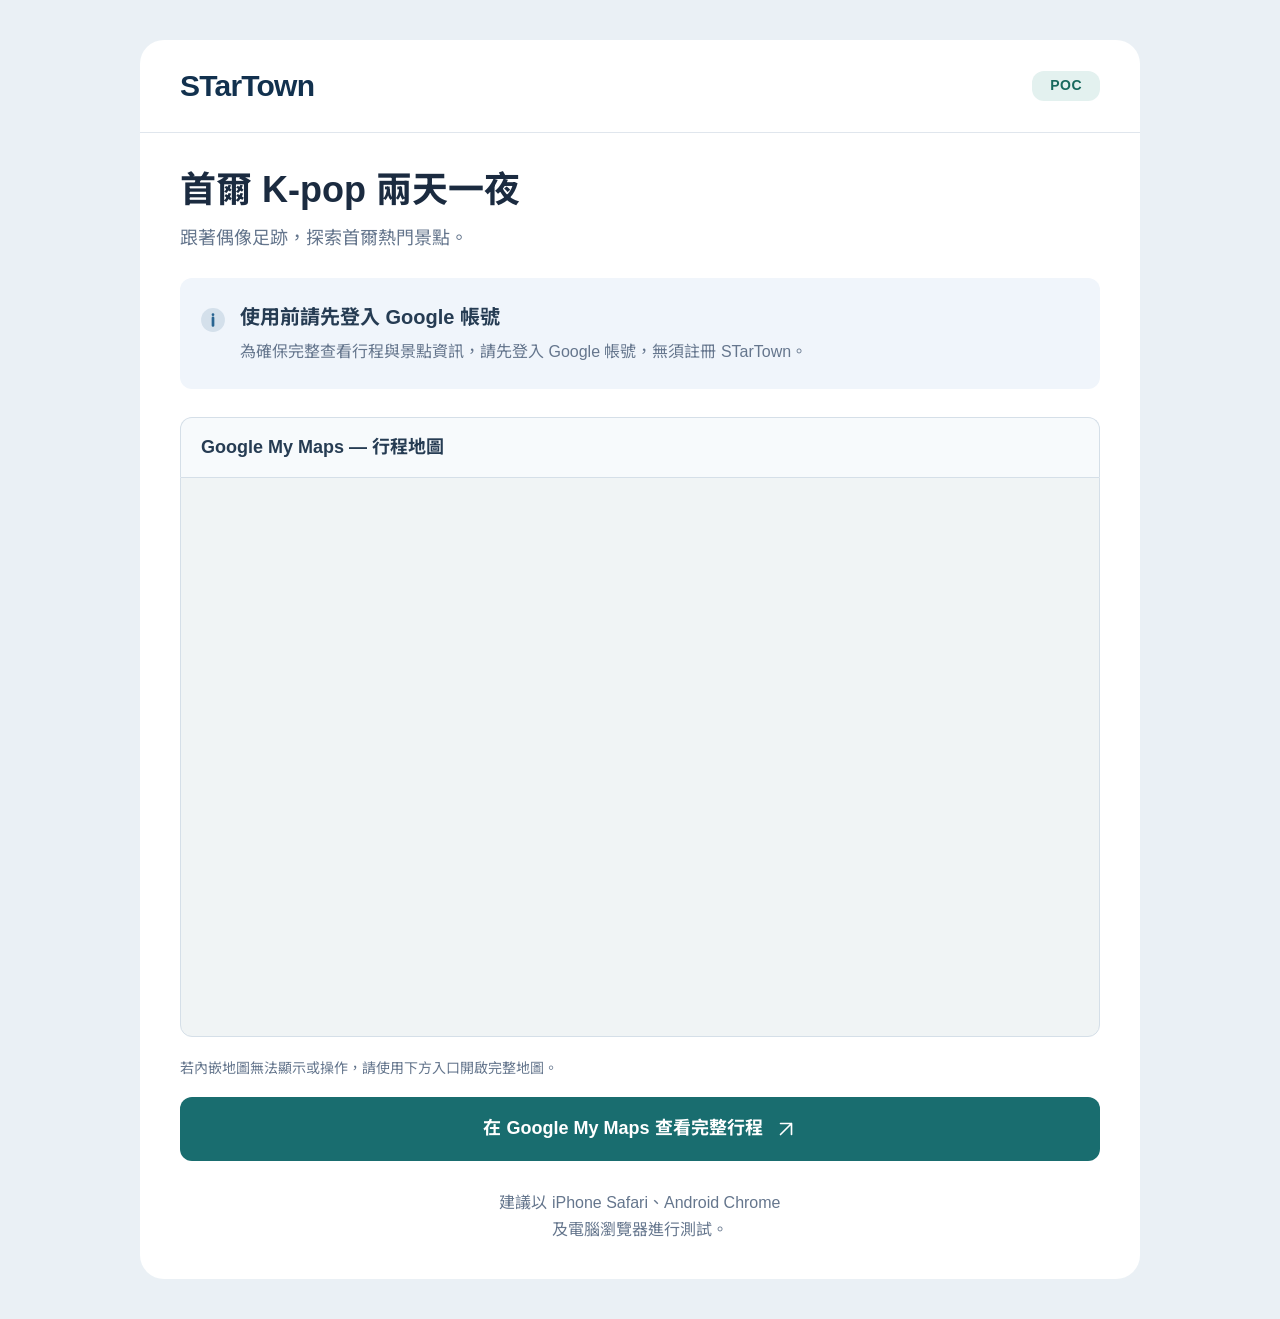
==== poc/mymaps/index.html @ ceaebdd1 "Add standalone My Maps mobile POC" ====
<!doctype html>
<html lang="zh-Hant">
<head>
  <meta charset="utf-8">
  <meta name="viewport" content="width=device-width, initial-scale=1">
  <meta name="robots" content="noindex, nofollow">
  <meta name="description" content="STarTown 首爾 K-pop 兩天一夜行程地圖測試。查看景點、切換每日圖層，並在 Google My Maps 開啟完整行程。">
  <title>STarTown — 首爾 K-pop 兩天一夜（POC）</title>
  <link rel="stylesheet" href="css/fonts.css">
  <link rel="stylesheet" href="css/index.css">
</head>
<body>
  <main>
    <div class="wrap">
      <header class="brand">
        <span class="logo">STarTown</span>
        <span class="badge">POC</span>
      </header>

      <section class="intro">
        <h1>首爾 K-pop <span>兩天一夜</span></h1>
        <p>跟著偶像足跡，探索首爾熱門景點。</p>
      </section>

      <aside class="notice" aria-label="使用地圖前的提醒">
        <svg viewBox="0 0 24 24" width="24" height="24" aria-hidden="true" focusable="false">
          <circle cx="12" cy="12" r="11" fill="currentColor" opacity=".14"/>
          <path d="M12 10v7m0-10v.1" fill="none" stroke="currentColor" stroke-width="2.5" stroke-linecap="round"/>
        </svg>
        <div class="txt">
          <h2>使用前請先登入 Google 帳號</h2>
          <p>為確保完整查看行程與景點資訊，請先登入 Google 帳號，無須註冊 STarTown。</p>
        </div>
      </aside>

      <section class="map" aria-label="Google My Maps 行程地圖">
        <h2>Google My Maps — 行程地圖</h2>
        <iframe
          src="https://www.google.com/maps/d/embed?mid=1aFO0afmMwTvzL7cKh5AvwkR-6mpm1fo&amp;ehbc=2E312F"
          title="首爾 K-pop 兩天一夜：每日圖層與景點資訊"
          width="960"
          height="560"
          referrerpolicy="strict-origin-when-cross-origin"
          allowfullscreen>
        </iframe>
      </section>

      <div class="actions">
        <p>若內嵌地圖無法顯示或操作，請使用下方入口開啟完整地圖。</p>
        <a class="entry" href="https://www.google.com/maps/d/viewer?mid=1aFO0afmMwTvzL7cKh5AvwkR-6mpm1fo" target="_blank" rel="noopener noreferrer">
          <span>在 Google My Maps 查看完整行程</span>
          <svg viewBox="0 0 24 24" width="22" height="22" aria-hidden="true" focusable="false">
            <path d="M6 18 18 6M6 6h12v12" fill="none" stroke="currentColor" stroke-width="1.8" stroke-linecap="round" stroke-linejoin="round"/>
          </svg>
          <span class="sr-only">（另開分頁）</span>
        </a>
      </div>

      <footer class="help">
        <p>建議以 iPhone Safari、Android Chrome<br>及電腦瀏覽器進行測試。</p>
      </footer>
    </div>
  </main>
</body>
</html>
---- poc/mymaps/css/fonts.css ----
/* Noto Sans TC: existing official Unicode subsets used by this page. See ../fonts/OFL.txt. */
@font-face {
  font-family: 'Noto Sans TC';
  font-style: normal;
  font-weight: 100 900;
  font-display: swap;
  src: url(../fonts/noto-090.woff2) format('woff2');
  unicode-range: U+e17, U+e22, U+2103, U+25a0, U+266a, U+3014-3015, U+4e1a, U+4e50, U+4f10, U+4f6c, U+4f70, U+4fcf, U+5006, U+50d1, U+5170, U+518c, U+51f0, U+51f6, U+51f9, U+5219, U+5256, U+525d, U+52c9, U+5349, U+5351, U+5356, U+5375, U+53db, U+53ee, U+53f7, U+5492, U+54fa, U+5538, U+55bb, U+55e8, U+5757, U+58be, U+5937, U+59dc, U+59e8, U+5a49, U+5a9a-5a9b, U+5ab3, U+5b9b, U+5b9e, U+5be8, U+5c37, U+5c4e, U+5d14, U+5d19, U+5d4c, U+5d50, U+5deb, U+5e84, U+5e94, U+5ec2, U+5f17, U+5f26, U+5f55, U+5f77, U+5f7f, U+5fbd, U+6052, U+6064-6065, U+608d, U+609a, U+6101, U+611a, U+614c, U+621a, U+6237, U+6284, U+6296, U+62e9, U+632a-632b, U+634f, U+6488, U+6500, U+652a, U+6556, U+65e0, U+65ec, U+6643, U+679a, U+6850, U+6893, U+6897, U+68b3, U+68d5, U+6930, U+6960, U+6a11, U+6a38, U+6a3a, U+6b22, U+6b67, U+6b6a, U+6c59, U+6c83, U+6ccc, U+6df5, U+6ef7, U+6f3e, U+6f80, U+70ed, U+7164, U+722a, U+7260, U+7272, U+73b0, U+74ca, U+74e3, U+7538, U+7586, U+75b5, U+7624, U+7661-7662, U+7838, U+786e, U+788c, U+7950, U+79a6, U+79aa, U+7a40, U+7a62, U+7bf7, U+7c3e, U+7c98, U+7ca5, U+7d21, U+7d2e, U+7dba, U+7dec, U+7e79, U+7ecf, U+7edf, U+7f79, U+8086, U+810a, U+8139, U+813e, U+817a, U+81b3, U+821f, U+8247, U+8259, U+8271, U+8431, U+846c, U+849c, U+84b2, U+84c4, U+8513-8514, U+8549, U+8755, U+8877, U+8881, U+88f9, U+8a1d, U+8a3c, U+8a6d-8a6e, U+8a93, U+8ae7, U+8af7, U+8b17, U+8b5a, U+8ba1, U+8bba, U+8cdc, U+8dea, U+8f6c, U+8f7d, U+8fc7, U+8fd9, U+902e, U+90ca, U+916a, U+916c, U+921e, U+9245, U+947c, U+9594, U+95a8, U+95ee, U+95f4, U+9706, U+971e, U+9756, U+980c, U+9891, U+98b1, U+98fc, U+9903, U+9957, U+99ae, U+99ff, U+9db4, U+e602-e605, U+e611, U+ff16-ff19;
}
@font-face {
  font-family: 'Noto Sans TC';
  font-style: normal;
  font-weight: 100 900;
  font-display: swap;
  src: url(../fonts/noto-096.woff2) format('woff2');
  unicode-range: U+5e, U+2502, U+2605, U+4e32, U+4e58, U+4ea1, U+4ef2, U+4f2f-4f30, U+4f75, U+4fd7, U+4ff1, U+501f, U+5049, U+5074, U+5091, U+5144, U+517c, U+51c6, U+51cd, U+5269-526a, U+52aa, U+52c1, U+52c7, U+52df, U+5377, U+541b, U+5439, U+5440, U+5448, U+54aa, U+54e6, U+54ed, U+5674, U+5687, U+585e, U+588a, U+58a8, U+58c1, U+5925, U+5948, U+5999, U+59b3, U+5a1c, U+5a46, U+5b54, U+5b5d, U+5b6b, U+5b8f, U+5bd2, U+5be9, U+5c0a, U+5c16, U+5c46, U+5cf0, U+5e25, U+5e3d, U+5e79, U+5ee2, U+5f04, U+5f31, U+5fcd, U+5fe0, U+60dc, U+6163, U+616e, U+6182, U+61f6, U+622a, U+6258, U+6293, U+62c6, U+62d2, U+6372, U+63da, U+63ed-63ee, U+6416, U+6458, U+649e, U+64ec, U+64f4, U+651c, U+65cb, U+65e2, U+65fa, U+6628, U+6668, U+66a2, U+66c9, U+66fc, U+6717, U+67cf, U+67d4, U+6817, U+6885, U+69cd, U+6a6b, U+6afb, U+6b32, U+6b49, U+6bbc, U+6c89, U+6c96, U+6cc9, U+6d1b, U+6d1e, U+6dfb, U+6efe, U+6f38, U+6f5b, U+6f64, U+6f8e, U+6fa4, U+7070, U+70b8, U+70cf, U+70e4, U+7159, U+7169, U+7210, U+721b, U+7238, U+737b, U+73bb, U+746a, U+7483, U+74dc, U+74f6, U+7518, U+756a, U+75c7, U+775b, U+78e8, U+7919, U+7956, U+795d, U+7a0d, U+7bc9, U+7c97, U+7cd5, U+7d10, U+7d1b, U+7de9, U+7dfb, U+7e3e, U+7e6a, U+7f6a, U+7f8a, U+7fbd, U+8000, U+8036, U+809a, U+80ce, U+80e1, U+80f8, U+8170, U+819c, U+8216, U+8239, U+8266, U+827e, U+82b3, U+8377, U+83ab, U+85c9, U+865b, U+8766, U+87a2, U+87f2, U+8972, U+8a17, U+8a50, U+8a95, U+8b02, U+8b6f, U+8c6c, U+8ca9, U+8cfa, U+8d95, U+8de1, U+8f14, U+8f9b, U+8fa3, U+8feb, U+8ff4, U+9010, U+901b, U+905e, U+9080, U+912d, U+9177, U+91c7, U+9336, U+9451, U+947d, U+963b, U+966a, U+9670, U+9769, U+9813, U+98fd, U+99d5, U+9a19, U+9b27, U+9b6f, U+9ece, U+9ed8, U+9f13, U+9f20, U+ad6d, U+d55c;
}
@font-face {
  font-family: 'Noto Sans TC';
  font-style: normal;
  font-weight: 100 900;
  font-display: swap;
  src: url(../fonts/noto-097.woff2) format('woff2');
  unicode-range: U+201c-201d, U+203b, U+2192, U+25b2, U+300f, U+4e01, U+4e39, U+4e73, U+4e88, U+4e8e, U+4ed9, U+4f0a, U+4f38, U+4f5b, U+4fc3, U+500d, U+504f, U+5076-5077, U+5100, U+5104, U+5132, U+5175, U+5192, U+51a0, U+51ac, U+51e1, U+51f1, U+5200, U+5224, U+5237-5238, U+523a, U+526f, U+5289, U+52de, U+52f5, U+5371, U+539a, U+53e5, U+540e, U+547c, U+552f, U+5531, U+5634, U+56c9, U+56f0, U+574a, U+5761, U+57f7, U+57f9, U+5805, U+5851, U+5854, U+586b, U+58fd, U+592e, U+5967, U+59bb, U+59d3, U+5a18, U+5b30, U+5b55, U+5b87, U+5b97, U+5be7, U+5bec, U+5bf8, U+5c24, U+5cb8, U+5df7, U+5e1d, U+5e2d, U+5e7b, U+5f1f, U+5f70, U+5fd9, U+61b6, U+6234, U+62b5, U+62d6, U+62dc, U+62fc, U+6383, U+63cf, U+63d2, U+63e1, U+640d, U+64cd, U+64fa, U+64fe, U+654f, U+6562, U+656c, U+65c1, U+65d7, U+6620, U+6676, U+6697, U+66ab, U+66c6, U+66dd, U+66ff, U+671d, U+672b, U+677e, U+67d0, U+67d3, U+68c4, U+690d, U+694a, U+695a, U+6ac3, U+6b04, U+6b23, U+6b78, U+6b8a, U+6c60, U+6d74, U+6d89, U+6db2, U+6dbc, U+6de1, U+6df7, U+6e38, U+6e6f, U+6f02, U+6fc3, U+6fd5, U+70c8, U+7126, U+718a, U+723d, U+7246, U+72af, U+73cd, U+760b, U+7626, U+7687, U+79df, U+7a05, U+7a3f, U+7a69, U+7af6, U+7c3d, U+7c3f, U+7c4d, U+7cd6, U+7d0b, U+7d2b, U+7de3, U+7e2e, U+8010, U+808c, U+80a5, U+80af, U+812b, U+817f, U+819a, U+82d7, U+8389-838a, U+83f2, U+840a, U+8463, U+8521, U+8584, U+860b, U+864e, U+871c, U+878d, U+885d, U+8932, U+89f8, U+8a69, U+8afe, U+8b5c, U+8c37, U+8c46, U+8cbf, U+8cd3, U+8cf4, U+8d08, U+8d0a, U+8ddd, U+8fea, U+9014, U+9055, U+907a, U+9178, U+92fc, U+934b, U+9396, U+93ae, U+9583, U+9663, U+96bb, U+9707, U+9738, U+9846, U+9905, U+9a0e, U+9aa8, U+9b25, U+9b3c, U+9ce5, U+9cf3, U+9ea5, U+9eb5, U+9f4a, U+9f61, U+ff0d;
}
@font-face {
  font-family: 'Noto Sans TC';
  font-style: normal;
  font-weight: 100 900;
  font-display: swap;
  src: url(../fonts/noto-098.woff2) format('woff2');
  unicode-range: U+3c, U+d7, U+300e, U+4e4e, U+4e82, U+4e92, U+4ec1, U+4ecd, U+4f48, U+4f53, U+4fb5, U+5012, U+502b, U+522a, U+52dd, U+52ff, U+532f, U+53eb, U+53f3, U+5409, U+5433, U+5496, U+54c8, U+554a, U+5561, U+5594, U+559d, U+56b4, U+56fa, U+5713, U+5750, U+57df, U+584a, U+58c7, U+58de, U+593e, U+5976, U+59d0, U+59d4, U+5a66, U+5b85, U+5b88, U+5ba3, U+5bae, U+5bbf, U+5bdf, U+5c01, U+5c04, U+5c3a, U+5c3e, U+5c4f, U+5ddd-5dde, U+5de8, U+5e63, U+5e7c, U+5e8a, U+5eda, U+5ef3, U+5ef6, U+5f48, U+6015, U+6025, U+602a, U+6050, U+6069, U+60e1, U+6162, U+6176, U+61c2, U+6200, U+6263, U+6279, U+6297, U+62b1, U+62bd, U+62ec, U+6311, U+6377, U+6388-6389, U+638c, U+63a2, U+63f4, U+641e, U+6436, U+64c1, U+6551, U+6557, U+6563, U+6696, U+66b4, U+66f2, U+6751, U+675f, U+676f, U+6790, U+6838, U+684c, U+68d2, U+6982, U+699c, U+69ae, U+69cb, U+6a39, U+6a4b, U+6b66, U+6bd2, U+6cb3, U+6ce1, U+6d3e, U+6de8, U+6ed1, U+6f22, U+6f54, U+6fc0, U+6fdf, U+719f, U+71c8, U+7236, U+7259, U+72d7, U+7389, U+73e0, U+745e, U+751a, U+7532-7533, U+7562, U+7591, U+75c5, U+75db, U+7686, U+76d2, U+76db, U+76df, U+76e3, U+7701, U+7761, U+786c, U+7981, U+79cb, U+79d2, U+79fb, U+7a81, U+7a97, U+7aef, U+7b26, U+7b80, U+7c64, U+7d0d, U+7d14, U+7d2f, U+7dca, U+7df4, U+7e54, U+7e6b, U+7f3a, U+8033, U+804a, U+805a, U+81a0, U+81e8, U+8212, U+821e, U+82e6, U+8336, U+8449, U+84cb, U+84ee, U+85e5, U+8607, U+888b, U+8a13, U+8a5e, U+8aa0, U+8aa4, U+8ab0, U+8ab2, U+8ac7, U+8b66, U+8c6a, U+8c93, U+8c9d, U+8de8, U+8f2a, U+8fb2, U+906d, U+907f, U+90a6, U+9109, U+9192, U+91cb, U+91dd, U+964d, U+9686, U+968e, U+9694, U+969c, U+96de, U+96e8, U+96ea, U+96f7, U+975c, U+9760, U+978b, U+9858, U+9918, U+9aee, U+9ebb, U+ff0e-ff0f, U+ff5c;
}
@font-face {
  font-family: 'Noto Sans TC';
  font-style: normal;
  font-weight: 100 900;
  font-display: swap;
  src: url(../fonts/noto-100.woff2) format('woff2');
  unicode-range: U+23-25, U+3d, U+2026, U+4e03, U+4e45, U+4e5d, U+4eae, U+4ed4, U+4ed8, U+4f01, U+4f11, U+4f3c, U+4f8b, U+4fc2, U+5019, U+505c, U+50c5, U+5145, U+51b7, U+5207, U+521d, U+525b, U+5287, U+52e2, U+535a, U+537b, U+5426, U+542b, U+5438, U+5462, U+54ea, U+555f, U+5566, U+5584, U+5609, U+570d, U+571f, U+5747, U+5802, U+58d3, U+591c, U+5920, U+5922, U+5957, U+5979, U+5a92, U+5abd, U+5b63, U+5b69, U+5b83, U+5b9c, U+5bb3, U+5bc4, U+5bf5, U+5c3c, U+5c40, U+5c4b, U+5c64, U+5cf6, U+5de6, U+5e0c, U+5e55, U+5eab, U+5ead, U+5ee0, U+5f85, U+5f8b, U+5fa9, U+5fd7-5fd8, U+5ff5, U+600e, U+6298, U+62db, U+62ff, U+639b, U+63a7, U+642d, U+6469, U+64ad, U+651d, U+653b, U+65b7, U+65cf, U+665a, U+666e, U+66fe, U+6728, U+674e, U+67b6, U+6821, U+6839, U+6843, U+6a94, U+6b50, U+6b62, U+6b72, U+6b7b, U+6bcd, U+6bdb, U+6c38, U+6c7a, U+6c7d, U+6c99, U+6cb9, U+6ce2, U+6cf0, U+6d17, U+6d32, U+6e2c, U+6fb3, U+7206, U+723e, U+725b, U+734e, U+7387, U+73ed, U+7565, U+7570, U+76ca, U+76e4, U+773e, U+77ed, U+77f3, U+7814, U+7834, U+7968, U+79d8, U+7a76, U+7a7f, U+7b11, U+7b46, U+7b54, U+7bc4, U+7d19, U+7d20, U+7d22, U+7d42, U+7d55, U+7e7c, U+7f85, U+7ffb, U+8077, U+8089, U+80cc, U+81c9, U+81f4, U+81fa, U+820a, U+822c, U+826f, U+85cd, U+86cb, U+88dc, U+8986, U+8a0e, U+8a2a, U+8a73, U+8a8c, U+8b1b, U+8b9a, U+8c50, U+8c61, U+8ca0, U+8cde, U+8cfd, U+8d8a, U+8df3, U+8e64, U+8ecd, U+8edf, U+8f38, U+8ff7, U+9000, U+9047, U+9060, U+90f5, U+9152, U+91ce, U+9280, U+9418, U+9435, U+9589, U+9592, U+9678, U+967d, U+968a, U+96aa, U+96c5, U+96d6, U+96dc, U+96f6, U+9732, U+9748, U+9802, U+9806, U+9808, U+9818, U+983b, U+984d, U+9867, U+98db, U+98f2, U+98fe, U+9a5a, U+9b06, U+9b5a, U+9bae, U+9e97, U+ff1b, U+ff5e;
}
@font-face {
  font-family: 'Noto Sans TC';
  font-style: normal;
  font-weight: 100 900;
  font-display: swap;
  src: url(../fonts/noto-101.woff2) format('woff2');
  unicode-range: U+26, U+40, U+5f, U+4e14, U+4e9e, U+4ec0, U+4f4e-4f4f, U+4f73, U+4fee, U+503c, U+5047, U+514b, U+516b, U+516d, U+5178, U+520a, U+5236, U+5343, U+5347, U+534a, U+5370, U+53cd, U+53e4, U+53e6, U+53f2, U+5403, U+5411, U+5427, U+5468, U+5473, U+547d, U+552e, U+55ce, U+5740, U+57ce, U+5883, U+589e, U+5931, U+5947, U+59cb, U+5a1b, U+5b58, U+5b98, U+5ba4, U+5bc6, U+5bcc, U+5beb, U+5bf6, U+5c45, U+5c6c, U+5dee, U+5df4, U+5e03, U+5e33, U+5e6b, U+5e7e, U+5e8f, U+5e95, U+5ea7, U+5f15, U+5f62, U+5f69, U+5f80, U+5fae, U+5fb7, U+601d, U+60e0, U+614b, U+6230, U+6236, U+623f, U+628a, U+6295, U+62c9, U+6309, U+63db, U+64c7, U+64ca, U+64da, U+652f, U+6545, U+6548, U+65af, U+65e9, U+6625, U+666f, U+667a, U+670b, U+671b, U+6750, U+677f, U+6848, U+6975, U+6a13, U+6a21, U+6aa2, U+6b65, U+6b77, U+6bb5, U+6cc1, U+6ce8, U+6df1, U+6e90, U+6e96, U+6eab, U+6f14, U+6f2b, U+700f, U+706b, U+724c, U+72c0, U+7368, U+7372, U+74b0, U+756b, U+76ae, U+773c, U+78ba, U+78bc, U+798f, U+79ae, U+7a4d, U+7ae5, U+7b56, U+7b97, U+7bb1, U+7bc7, U+7c73, U+7c89, U+7d00, U+7d30, U+7d39, U+7d72, U+7dad, U+7e8c, U+7f6e, U+7fa4, U+7fa9, U+7fd2, U+8003, U+807d, U+80a1, U+80b2, U+8166, U+8208-8209, U+82e5, U+843d, U+85cf, U+85dd, U+862d, U+8857, U+8863, U+88e1, U+89ba, U+89d2, U+8a31, U+8a62, U+8a66, U+8a72, U+8abf, U+8b1d, U+8b58, U+8b70, U+8b80, U+8ca1, U+8ca8, U+8cac, U+8cbc, U+8d70, U+8da3, U+8db3, U+8ddf, U+8f03, U+8f15, U+8f2f, U+8fa6, U+8fce, U+8ffd, U+900f, U+9031, U+9069, U+908a, U+91ab, U+91cc, U+92b7, U+9322, U+932f, U+9375, U+9632, U+963f, U+9644, U+9662, U+9673, U+96a8, U+96c4, U+96d9, U+96e2-96e3, U+96f2, U+9752, U+97d3, U+97ff, U+9805, U+9810, U+986f, U+990a, U+9910, U+9928, U+9ec3, U+9ed1, U+9f8d;
}
@font-face {
  font-family: 'Noto Sans TC';
  font-style: normal;
  font-weight: 100 900;
  font-display: swap;
  src: url(../fonts/noto-102.woff2) format('woff2');
  unicode-range: U+3e, U+7e, U+3000, U+300a-300b, U+3010-3011, U+4e16, U+4e26, U+4e94, U+4e9b, U+4ea4, U+4eca-4ecb, U+4efb, U+4efd, U+4f46, U+4f55, U+4f9b, U+4f9d, U+4fbf, U+505a, U+5065, U+5099, U+50cf, U+50f9, U+512a, U+5143, U+5148, U+514d, U+5152, U+5169, U+5171, U+5177, U+518a, U+5217, U+5225, U+5247, U+5275, U+529f, U+52a9, U+5305, U+5341, U+5357, U+5361, U+5373, U+53bb, U+53c3, U+53c8, U+53d6-53d7, U+53e3, U+53ea, U+53f8, U+5404, U+559c, U+5668, U+56db, U+56e0, U+5712, U+5718, U+578b, U+57fa, U+58eb, U+592a, U+5c0b, U+5c0e, U+5c11, U+5c1a, U+5c55, U+5c71, U+5df1, U+5e2b, U+5e36, U+5e97, U+5eb7, U+5ee3, U+5efa, U+5f35, U+5f37, U+5f88, U+5f9e, U+5fc5, U+606f, U+60a8, U+6232, U+624d, U+6253, U+627e, U+6280, U+62cd, U+6301, U+6307, U+6392, U+63a5, U+6539, U+653e-653f, U+6559, U+6574, U+65c5, U+6613, U+66f8, U+672a, U+6797, U+67e5, U+6a19, U+6a23, U+6b61, U+6bcf, U+6bd4, U+6c11, U+6c42, U+6d41, U+6d77, U+6d88, U+6e05, U+6e2f, U+6eff, U+7136, U+7167, U+71df, U+738b, U+73a9, U+7403, U+7531, U+7537, U+754c, U+7559, U+767d-767e, U+76f4, U+793a, U+795e, U+79c1, U+79d1, U+7a2e, U+7a31, U+7a7a, U+7ae0, U+7ba1, U+7bc0, U+7c21, U+7cfb, U+7d04-7d05, U+7d1a, U+7d44, U+7d66, U+7d71, U+7de8, U+7e3d, U+8001, U+800c, U+805e, U+8072, U+81f3, U+82b1, U+82f1, U+83ef, U+842c, U+8457, U+85a6, U+8655, U+8853, U+88ab, U+88dd, U+88fd, U+897f, U+898f, U+89aa, U+89bd, U+89c0, U+89e3, U+8a02, U+8a3b, U+8a55, U+8a8d, U+8a9e, U+8ad6, U+8b49, U+8b77, U+8b8a, U+8b93, U+8cb7, U+8ce3, U+8cea, U+8cfc, U+8f09, U+8fd1, U+9001, U+901f-9020, U+9054, U+90a3, U+914d, U+91cf, U+9304, U+95b1, U+9650, U+9664, U+969b, U+96b1, U+96c6, U+9700, U+975e, U+97f3, U+98a8, U+98df, U+9999, U+99ac, U+9a57, U+9ebc;
}
@font-face {
  font-family: 'Noto Sans TC';
  font-style: normal;
  font-weight: 100 900;
  font-display: swap;
  src: url(../fonts/noto-103.woff2) format('woff2');
  unicode-range: U+d, U+2b, U+7c, U+a0, U+a9, U+300c-300d, U+4e09, U+4e3b, U+4e4b, U+4e5f, U+4e86, U+4e8b-4e8c, U+4eab, U+4ed6, U+4ee3-4ee4, U+4ef6, U+4f1a, U+4f4d, U+4f60, U+4f7f, U+4f86, U+4fdd, U+4fe1, U+5011, U+50b3, U+5149, U+5167, U+5176, U+518d, U+5229, U+524d, U+529b, U+52a0, U+52d9, U+5316-5317, U+5340, U+539f, U+53ca-53cb, U+5408, U+540c-540d, U+544a, U+548c, U+54c1, U+54e1, U+5546, U+554f, U+55ae, U+56de, U+5716, U+5831, U+5834, U+5916, U+5929, U+5973, U+597d, U+5982, U+5b57, U+5b78, U+5b89, U+5b8c, U+5b9a, U+5ba2, U+5bb9, U+5be6, U+5c07-5c08, U+5c0d, U+5c31, U+5de5, U+5df2, U+5e02, U+5e38, U+5e73-5e74, U+5ea6, U+5f0f, U+5f71, U+5f8c, U+5f97, U+5feb, U+6027, U+60c5, U+60f3, U+610f, U+611b, U+611f, U+61c9, U+6210, U+6216, U+6240, U+624b, U+63a8, U+63d0, U+641c, U+6536, U+6578, U+6599, U+65b9, U+660e, U+661f, U+662d, U+66f4, U+670d, U+671f, U+6771, U+679c, U+682a, U+683c, U+689d, U+696d, U+6a02, U+6a5f, U+6b0a, U+6b21, U+6b3e, U+6b64, U+6c23, U+6c34, U+6c92, U+6cbb, U+6cd5, U+6d3b, U+7063, U+7121, U+71b1, U+7247-7248, U+7269, U+7279, U+73fe, U+7406, U+7522, U+7576, U+767b, U+76ee, U+76f8, U+770b, U+771f, U+77e5, U+793e, U+7a0b, U+7acb, U+7ad9, U+7b2c, U+7b49, U+7cbe, U+7d50, U+7d61, U+7d93, U+7dda, U+7f8e, U+8005, U+806f, U+80fd, U+81ea, U+8207, U+8272, U+865f, U+8868, U+8981, U+898b, U+8996, U+8a00, U+8a08, U+8a0a, U+8a18, U+8a2d, U+8a71, U+8aaa, U+8acb, U+8cbb, U+8cc7, U+8d77, U+8d85, U+8def, U+8eab, U+8eca, U+8f49, U+9019-901a, U+9023, U+9032, U+904a-904b, U+904e, U+9053, U+9078, U+9084, U+90e8, U+90fd, U+91cd, U+91d1, U+9577, U+9580, U+9593, U+9762, U+982d, U+984c, U+985e, U+9996, U+9ad4, U+9ad8, U+9ede, U+ff01, U+ff08-ff09, U+ff1f;
}
@font-face {
  font-family: 'Noto Sans TC';
  font-style: normal;
  font-weight: 100 900;
  font-display: swap;
  src: url(../fonts/noto-104.woff2) format('woff2');
  unicode-range: U+20-22, U+27-2a, U+2c-3b, U+3f, U+41-5d, U+61-7b, U+7d, U+ab, U+ae, U+b2-b3, U+bb, U+bf-c2, U+c8-ca, U+cc-ce, U+d2-d4, U+d6, U+d9-db, U+e0-ef, U+f1-f4, U+f6, U+f9-fd, U+100-103, U+110-115, U+11a-11b, U+12a-12d, U+131, U+143-144, U+147-148, U+14c-151, U+16a-16d, U+170-171, U+1a1, U+1b0, U+1cd-1d4, U+1f8-1f9, U+300-302, U+304, U+306, U+30b-30d, U+358, U+1d3a, U+1e3e-1e3f, U+1ea1, U+1ea3, U+1ebf, U+1ec7, U+2013-2014, U+2039-203a, U+203c, U+207f, U+2122, U+3001-3002, U+3113-3114, U+3118, U+311a-3129, U+4e00, U+4e0a-4e0b, U+4e0d, U+4e2d, U+4eba, U+4ee5, U+4f5c, U+500b, U+5165, U+5168, U+516c, U+51fa, U+5206, U+5230, U+52d5, U+53ef-53f0, U+570b, U+5728, U+5730, U+591a, U+5927, U+5b50, U+5bb6, U+5c0f, U+5fc3, U+6211, U+6587, U+65b0, U+65bc, U+65e5, U+662f, U+6642, U+6700, U+6703, U+6708-6709, U+672c, U+6b63, U+70b9-70ba, U+751f, U+7528, U+767c, U+7684, U+7db2, U+884c, U+958b, U+95dc, U+96fb, U+9801, U+ff0c, U+ff1a;
}
@font-face {
  font-family: 'Noto Sans TC';
  font-style: normal;
  font-weight: 100 900;
  font-display: swap;
  src: url(../fonts/noto-108.woff2) format('woff2');
  unicode-range: U+0000-00FF, U+0131, U+0152-0153, U+02BB-02BC, U+02C6, U+02DA, U+02DC, U+0304, U+0308, U+0329, U+2000-206F, U+20AC, U+2122, U+2191, U+2193, U+2212, U+2215, U+FEFF, U+FFFD;
}
---- poc/mymaps/css/index.css ----
* {
  box-sizing: border-box;
}

body {
  margin: 0;
  color: #1b2b40;
  background: #eaf0f5;
  font-family: Arial, "Noto Sans TC", sans-serif;
  font-size: 16px;
  line-height: 1.7;
  -webkit-text-size-adjust: 100%;
}

main {
  padding: 40px 24px;
}

.wrap {
  width: 100%;
  max-width: 1000px;
  margin: 0 auto;
}

.brand,
.intro,
.notice,
.map,
.actions,
.help {
  background: #fff;
}

.brand {
  display: flex;
  align-items: center;
  justify-content: space-between;
  gap: 20px;
  padding: 28px 40px;
  border-bottom: 1px solid #e0e6ed;
  border-radius: 24px 24px 0 0;
}

.logo {
  color: #12314e;
  font-size: 30px;
  font-weight: 700;
  letter-spacing: -.8px;
  line-height: 1.2;
}

.badge {
  padding: 3px 18px;
  border-radius: 12px;
  color: #17695e;
  background: #e3f1ef;
  font-size: 14px;
  font-weight: 700;
  letter-spacing: .5px;
}

.intro {
  padding: 32px 40px 24px;
}

.intro h1 {
  margin: 0 0 8px;
  font-size: clamp(26px, 3.5vw, 36px);
  font-weight: 700;
  line-height: 1.4;
}

.intro p {
  margin: 0;
  color: #65768d;
  font-size: 18px;
}

.intro h1 span {
  white-space: nowrap;
}

.notice {
  display: flex;
  align-items: flex-start;
  gap: 14px;
  margin: 0;
  padding: 24px 40px;
  position: relative;
  isolation: isolate;
}

.notice::before {
  content: "";
  position: absolute;
  z-index: -1;
  inset: 0 40px;
  border-radius: 12px;
  background: #f0f5fb;
}

.notice > svg {
  flex: 0 0 26px;
  width: 26px;
  height: 26px;
  margin: 5px 0 0 20px;
  color: #296491;
}

.notice .txt {
  min-width: 0;
  padding-right: 20px;
}

.notice h2 {
  margin: 0 0 6px;
  color: #263c53;
  font-size: 20px;
  line-height: 1.5;
}

.notice p {
  margin: 0;
  color: #65768d;
}

.map {
  padding: 28px 40px 0;
}

.map h2 {
  margin: 0;
  padding: 16px 20px;
  border: 1px solid #d5dfe8;
  border-bottom: 0;
  border-radius: 12px 12px 0 0;
  background: #f7fafc;
  color: #263c53;
  font-size: 18px;
  line-height: 1.5;
}

.map iframe {
  display: block;
  width: 100%;
  height: 560px;
  border: 1px solid #d5dfe8;
  border-radius: 0 0 12px 12px;
  background: #f0f4f5;
}

.actions {
  padding: 20px 40px 0;
}

.actions p {
  margin: 0 0 16px;
  color: #65768d;
  font-size: 14px;
}

.entry {
  display: flex;
  align-items: center;
  justify-content: center;
  gap: 12px;
  min-height: 64px;
  padding: 16px 24px;
  border-radius: 12px;
  color: #fff;
  background: #196d6f;
  font-size: 18px;
  font-weight: 700;
  line-height: 1.5;
  text-align: center;
  text-decoration: none;
  transition: background-color .2s ease;
}

.entry > span:first-child {
  min-width: 0;
}

.entry > svg {
  flex: 0 0 22px;
}

.entry:hover {
  background: #12585a;
}

.entry:focus-visible {
  outline: 3px solid #296491;
  outline-offset: 4px;
}

.help {
  padding: 28px 40px 36px;
  border-radius: 0 0 24px 24px;
  color: #65768d;
  text-align: center;
}

.help p {
  margin: 0;
}

.sr-only {
  position: absolute;
  width: 1px;
  height: 1px;
  padding: 0;
  overflow: hidden;
  clip-path: inset(50%);
  white-space: nowrap;
}

@media (max-width: 576px) {
  main {
    padding: 20px 12px;
  }

  .brand {
    padding: 24px 20px;
    border-radius: 20px 20px 0 0;
  }

  .logo {
    font-size: 27px;
  }

  .badge {
    padding-right: 14px;
    padding-left: 14px;
  }

  .intro {
    padding: 24px 20px 20px;
  }

  .intro p {
    font-size: 16px;
  }

  .notice {
    gap: 10px;
    padding: 20px;
  }

  .notice::before {
    right: 20px;
    left: 20px;
  }

  .notice > svg {
    margin-left: 14px;
    flex-basis: 24px;
    width: 24px;
    height: 24px;
  }

  .notice .txt {
    padding-right: 14px;
  }

  .notice h2 {
    font-size: 17px;
  }

  .notice p {
    font-size: 14px;
  }

  .map {
    padding: 24px 20px 0;
  }

  .map h2 {
    padding: 14px;
    font-size: 16px;
  }

  .map iframe {
    height: 520px;
  }

  .actions {
    padding: 18px 20px 0;
  }

  .entry {
    gap: 8px;
    padding: 16px;
    font-size: 16px;
  }

  .help {
    padding: 24px 20px 28px;
    border-radius: 0 0 20px 20px;
    font-size: 14px;
  }
}

@media (max-width: 350px) {
  main {
    padding: 12px 8px;
  }

  .brand {
    gap: 12px;
    padding: 20px 16px;
  }

  .logo {
    font-size: 24px;
  }

  .intro {
    padding-right: 16px;
    padding-left: 16px;
  }

  .intro h1 {
    font-size: 24px;
  }

  .notice {
    padding: 16px;
  }

  .notice::before {
    right: 16px;
    left: 16px;
  }

  .notice > svg {
    margin-left: 10px;
    flex-basis: 20px;
    width: 20px;
    height: 20px;
  }

  .notice .txt {
    padding-right: 10px;
  }

  .notice h2 {
    font-size: 16px;
  }

  .map {
    padding-right: 16px;
    padding-left: 16px;
  }

  .map h2 {
    padding: 12px;
  }

  .map iframe {
    height: 480px;
  }

  .actions,
  .help {
    padding-right: 16px;
    padding-left: 16px;
  }

  .entry {
    padding: 14px 12px;
  }
}

@media (prefers-reduced-motion: reduce) {
  .entry {
    transition: none;
  }
}
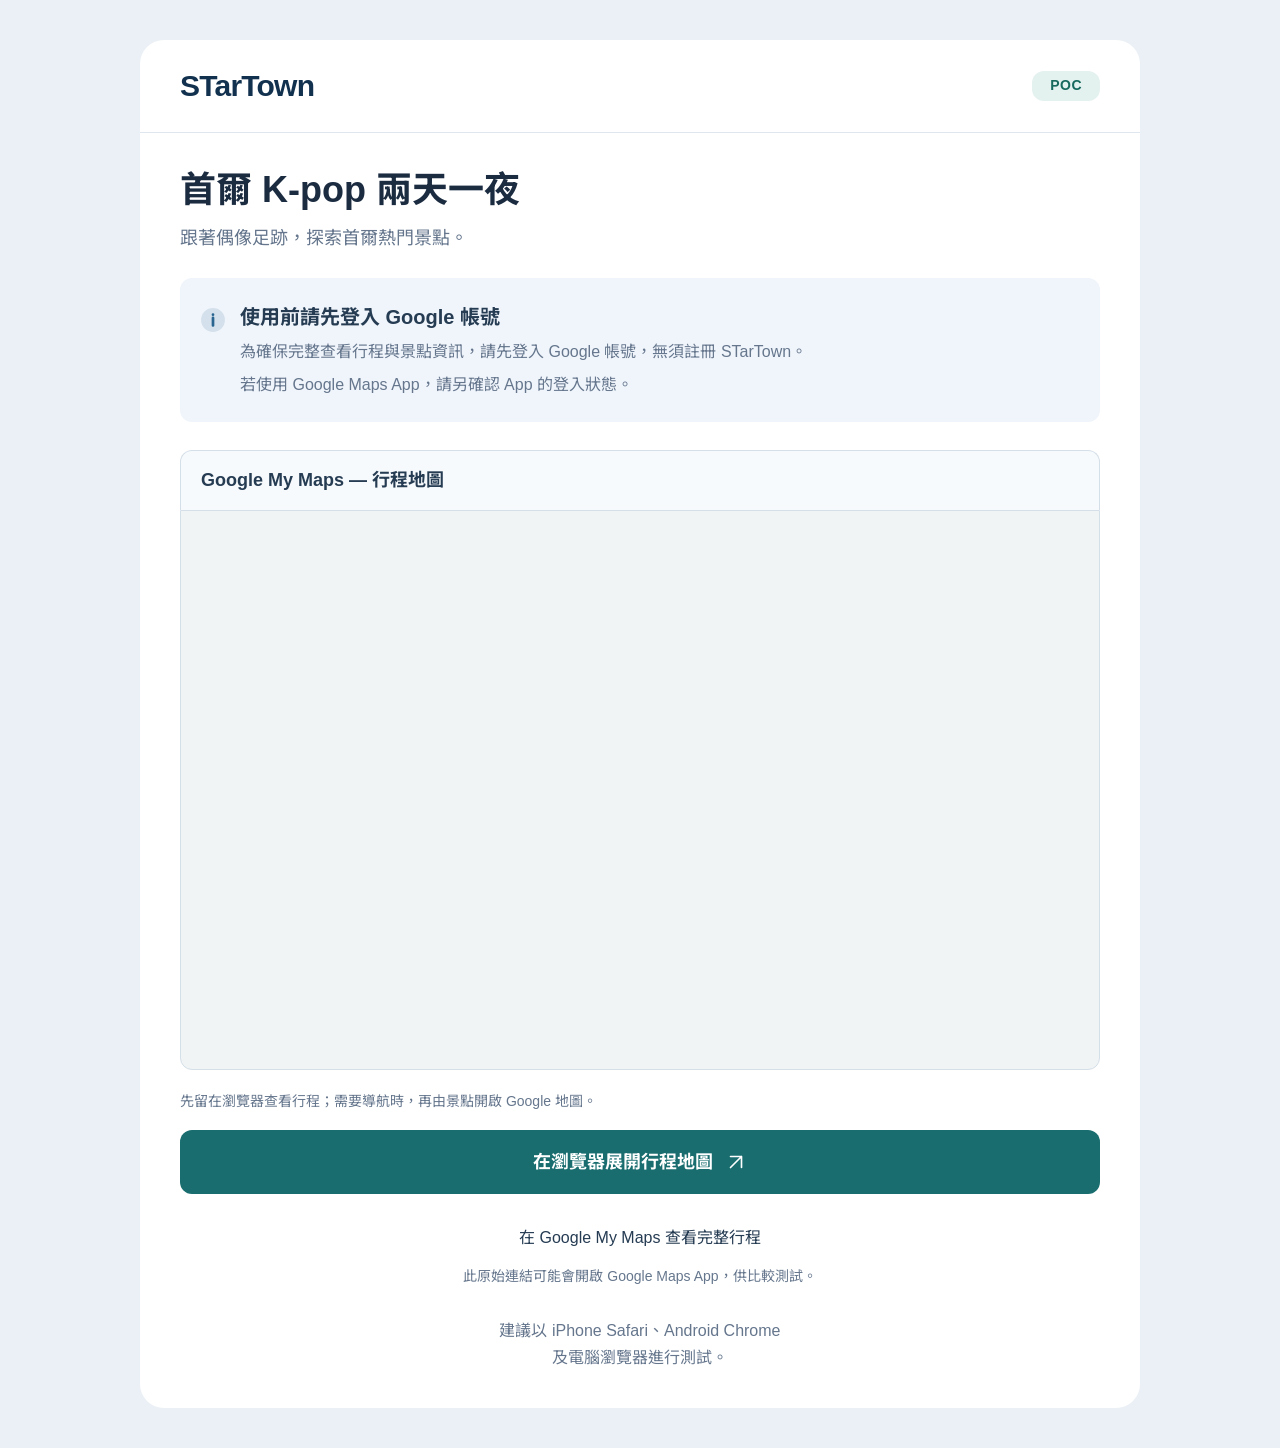
==== commit 585ac7a0: "Add browser-based My Maps comparison route for iPhone testing" ====
--- a/poc/mymaps/index.html
+++ b/poc/mymaps/index.html
@@ -6,8 +6,8 @@
   <meta name="robots" content="noindex, nofollow">
   <meta name="description" content="STarTown 首爾 K-pop 兩天一夜行程地圖測試。查看景點、切換每日圖層，並在 Google My Maps 開啟完整行程。">
   <title>STarTown — 首爾 K-pop 兩天一夜（POC）</title>
-  <link rel="stylesheet" href="css/fonts.css">
-  <link rel="stylesheet" href="css/index.css">
+  <link rel="stylesheet" href="css/fonts.css?v=2">
+  <link rel="stylesheet" href="css/index.css?v=2">
 </head>
 <body>
   <main>
@@ -30,6 +30,7 @@
         <div class="txt">
           <h2>使用前請先登入 Google 帳號</h2>
           <p>為確保完整查看行程與景點資訊，請先登入 Google 帳號，無須註冊 STarTown。</p>
+          <p>若使用 Google Maps App，請另確認 App 的登入狀態。</p>
         </div>
       </aside>
 
@@ -46,14 +47,17 @@
       </section>
 
       <div class="actions">
-        <p>若內嵌地圖無法顯示或操作，請使用下方入口開啟完整地圖。</p>
-        <a class="entry" href="https://www.google.com/maps/d/viewer?mid=1aFO0afmMwTvzL7cKh5AvwkR-6mpm1fo" target="_blank" rel="noopener noreferrer">
-          <span>在 Google My Maps 查看完整行程</span>
+        <p>先留在瀏覽器查看行程；需要導航時，再由景點開啟 Google 地圖。</p>
+        <a class="entry" href="map.html">
+          <span>在瀏覽器展開行程地圖</span>
           <svg viewBox="0 0 24 24" width="22" height="22" aria-hidden="true" focusable="false">
             <path d="M6 18 18 6M6 6h12v12" fill="none" stroke="currentColor" stroke-width="1.8" stroke-linecap="round" stroke-linejoin="round"/>
           </svg>
-          <span class="sr-only">（另開分頁）</span>
         </a>
+        <div class="alt">
+          <a href="https://www.google.com/maps/d/viewer?mid=1aFO0afmMwTvzL7cKh5AvwkR-6mpm1fo" target="_blank" rel="noopener noreferrer">在 Google My Maps 查看完整行程<span class="sr-only">（另開分頁）</span></a>
+          <p>此原始連結可能會開啟 Google Maps App，供比較測試。</p>
+        </div>
       </div>
 
       <footer class="help">
--- a/poc/mymaps/css/fonts.css
+++ b/poc/mymaps/css/fonts.css
@@ -1,12 +1,4 @@
 /* Noto Sans TC: existing official Unicode subsets used by this page. See ../fonts/OFL.txt. */
-@font-face {
-  font-family: 'Noto Sans TC';
-  font-style: normal;
-  font-weight: 100 900;
-  font-display: swap;
-  src: url(../fonts/noto-090.woff2) format('woff2');
-  unicode-range: U+e17, U+e22, U+2103, U+25a0, U+266a, U+3014-3015, U+4e1a, U+4e50, U+4f10, U+4f6c, U+4f70, U+4fcf, U+5006, U+50d1, U+5170, U+518c, U+51f0, U+51f6, U+51f9, U+5219, U+5256, U+525d, U+52c9, U+5349, U+5351, U+5356, U+5375, U+53db, U+53ee, U+53f7, U+5492, U+54fa, U+5538, U+55bb, U+55e8, U+5757, U+58be, U+5937, U+59dc, U+59e8, U+5a49, U+5a9a-5a9b, U+5ab3, U+5b9b, U+5b9e, U+5be8, U+5c37, U+5c4e, U+5d14, U+5d19, U+5d4c, U+5d50, U+5deb, U+5e84, U+5e94, U+5ec2, U+5f17, U+5f26, U+5f55, U+5f77, U+5f7f, U+5fbd, U+6052, U+6064-6065, U+608d, U+609a, U+6101, U+611a, U+614c, U+621a, U+6237, U+6284, U+6296, U+62e9, U+632a-632b, U+634f, U+6488, U+6500, U+652a, U+6556, U+65e0, U+65ec, U+6643, U+679a, U+6850, U+6893, U+6897, U+68b3, U+68d5, U+6930, U+6960, U+6a11, U+6a38, U+6a3a, U+6b22, U+6b67, U+6b6a, U+6c59, U+6c83, U+6ccc, U+6df5, U+6ef7, U+6f3e, U+6f80, U+70ed, U+7164, U+722a, U+7260, U+7272, U+73b0, U+74ca, U+74e3, U+7538, U+7586, U+75b5, U+7624, U+7661-7662, U+7838, U+786e, U+788c, U+7950, U+79a6, U+79aa, U+7a40, U+7a62, U+7bf7, U+7c3e, U+7c98, U+7ca5, U+7d21, U+7d2e, U+7dba, U+7dec, U+7e79, U+7ecf, U+7edf, U+7f79, U+8086, U+810a, U+8139, U+813e, U+817a, U+81b3, U+821f, U+8247, U+8259, U+8271, U+8431, U+846c, U+849c, U+84b2, U+84c4, U+8513-8514, U+8549, U+8755, U+8877, U+8881, U+88f9, U+8a1d, U+8a3c, U+8a6d-8a6e, U+8a93, U+8ae7, U+8af7, U+8b17, U+8b5a, U+8ba1, U+8bba, U+8cdc, U+8dea, U+8f6c, U+8f7d, U+8fc7, U+8fd9, U+902e, U+90ca, U+916a, U+916c, U+921e, U+9245, U+947c, U+9594, U+95a8, U+95ee, U+95f4, U+9706, U+971e, U+9756, U+980c, U+9891, U+98b1, U+98fc, U+9903, U+9957, U+99ae, U+99ff, U+9db4, U+e602-e605, U+e611, U+ff16-ff19;
-}
 @font-face {
   font-family: 'Noto Sans TC';
   font-style: normal;
@@ -30,6 +22,14 @@
   font-display: swap;
   src: url(../fonts/noto-098.woff2) format('woff2');
   unicode-range: U+3c, U+d7, U+300e, U+4e4e, U+4e82, U+4e92, U+4ec1, U+4ecd, U+4f48, U+4f53, U+4fb5, U+5012, U+502b, U+522a, U+52dd, U+52ff, U+532f, U+53eb, U+53f3, U+5409, U+5433, U+5496, U+54c8, U+554a, U+5561, U+5594, U+559d, U+56b4, U+56fa, U+5713, U+5750, U+57df, U+584a, U+58c7, U+58de, U+593e, U+5976, U+59d0, U+59d4, U+5a66, U+5b85, U+5b88, U+5ba3, U+5bae, U+5bbf, U+5bdf, U+5c01, U+5c04, U+5c3a, U+5c3e, U+5c4f, U+5ddd-5dde, U+5de8, U+5e63, U+5e7c, U+5e8a, U+5eda, U+5ef3, U+5ef6, U+5f48, U+6015, U+6025, U+602a, U+6050, U+6069, U+60e1, U+6162, U+6176, U+61c2, U+6200, U+6263, U+6279, U+6297, U+62b1, U+62bd, U+62ec, U+6311, U+6377, U+6388-6389, U+638c, U+63a2, U+63f4, U+641e, U+6436, U+64c1, U+6551, U+6557, U+6563, U+6696, U+66b4, U+66f2, U+6751, U+675f, U+676f, U+6790, U+6838, U+684c, U+68d2, U+6982, U+699c, U+69ae, U+69cb, U+6a39, U+6a4b, U+6b66, U+6bd2, U+6cb3, U+6ce1, U+6d3e, U+6de8, U+6ed1, U+6f22, U+6f54, U+6fc0, U+6fdf, U+719f, U+71c8, U+7236, U+7259, U+72d7, U+7389, U+73e0, U+745e, U+751a, U+7532-7533, U+7562, U+7591, U+75c5, U+75db, U+7686, U+76d2, U+76db, U+76df, U+76e3, U+7701, U+7761, U+786c, U+7981, U+79cb, U+79d2, U+79fb, U+7a81, U+7a97, U+7aef, U+7b26, U+7b80, U+7c64, U+7d0d, U+7d14, U+7d2f, U+7dca, U+7df4, U+7e54, U+7e6b, U+7f3a, U+8033, U+804a, U+805a, U+81a0, U+81e8, U+8212, U+821e, U+82e6, U+8336, U+8449, U+84cb, U+84ee, U+85e5, U+8607, U+888b, U+8a13, U+8a5e, U+8aa0, U+8aa4, U+8ab0, U+8ab2, U+8ac7, U+8b66, U+8c6a, U+8c93, U+8c9d, U+8de8, U+8f2a, U+8fb2, U+906d, U+907f, U+90a6, U+9109, U+9192, U+91cb, U+91dd, U+964d, U+9686, U+968e, U+9694, U+969c, U+96de, U+96e8, U+96ea, U+96f7, U+975c, U+9760, U+978b, U+9858, U+9918, U+9aee, U+9ebb, U+ff0e-ff0f, U+ff5c;
+}
+@font-face {
+  font-family: 'Noto Sans TC';
+  font-style: normal;
+  font-weight: 100 900;
+  font-display: swap;
+  src: url(../fonts/noto-099.woff2) format('woff2');
+  unicode-range: U+b7, U+2022, U+2027, U+3042, U+3044, U+3046, U+3048, U+304a-3050, U+3053-3057, U+3059-305b, U+305d-3061, U+3063-306c, U+306e-3079, U+307b, U+307d-307f, U+3082-308d, U+308f, U+3092-3093, U+30a1-30a4, U+30a6-30c1, U+30c3-30c4, U+30c6-30e1, U+30e3-30ed, U+30ef, U+30f3, U+30fb-30fc, U+4e7e, U+4ea6, U+4eac, U+4f34, U+50b7, U+51b0, U+523b, U+5283, U+5348, U+5354, U+54e5, U+5708, U+590f, U+592b, U+599d, U+59b9, U+5a01, U+5a5a, U+5de7, U+5e78, U+5e9c, U+5fb5, U+6167, U+61f7, U+627f, U+63a1, U+64d4, U+65bd, U+68ee, U+6b4c, U+6bba, U+6c5f, U+6d0b, U+6d6a, U+6e1b, U+6e56, U+6f6e, U+71d2, U+722d, U+72c2, U+751c, U+7530, U+7642, U+76e1, U+79c0, U+7adf, U+7af9, U+7d9c, U+7da0, U+7e23, U+7e41, U+8056, U+8173, U+822a, U+8349, U+83dc, U+8840, U+885b, U+8907, U+8a34, U+8cb4, U+8dd1, U+8fd4, U+8ff0, U+93e1, U+984f, U+98ef, U+9b54;
 }
 @font-face {
   font-family: 'Noto Sans TC';
--- a/poc/mymaps/css/index.css
+++ b/poc/mymaps/css/index.css
@@ -122,6 +122,10 @@
 .notice p {
   margin: 0;
   color: #65768d;
+}
+
+.notice p + p {
+  margin-top: 6px;
 }
 
 .map {
@@ -194,6 +198,32 @@
   outline-offset: 4px;
 }
 
+.alt {
+  margin-top: 20px;
+  text-align: center;
+}
+
+.alt a {
+  display: inline-block;
+  padding: 10px 0;
+  color: #263c53;
+  font-size: 16px;
+  text-decoration: none;
+}
+
+.alt a:hover {
+  color: #65768d;
+}
+
+.alt a:focus-visible {
+  outline: 2px solid #296491;
+  outline-offset: 4px;
+}
+
+.alt p {
+  margin: 4px 0 0;
+}
+
 .help {
   padding: 28px 40px 36px;
   border-radius: 0 0 24px 24px;
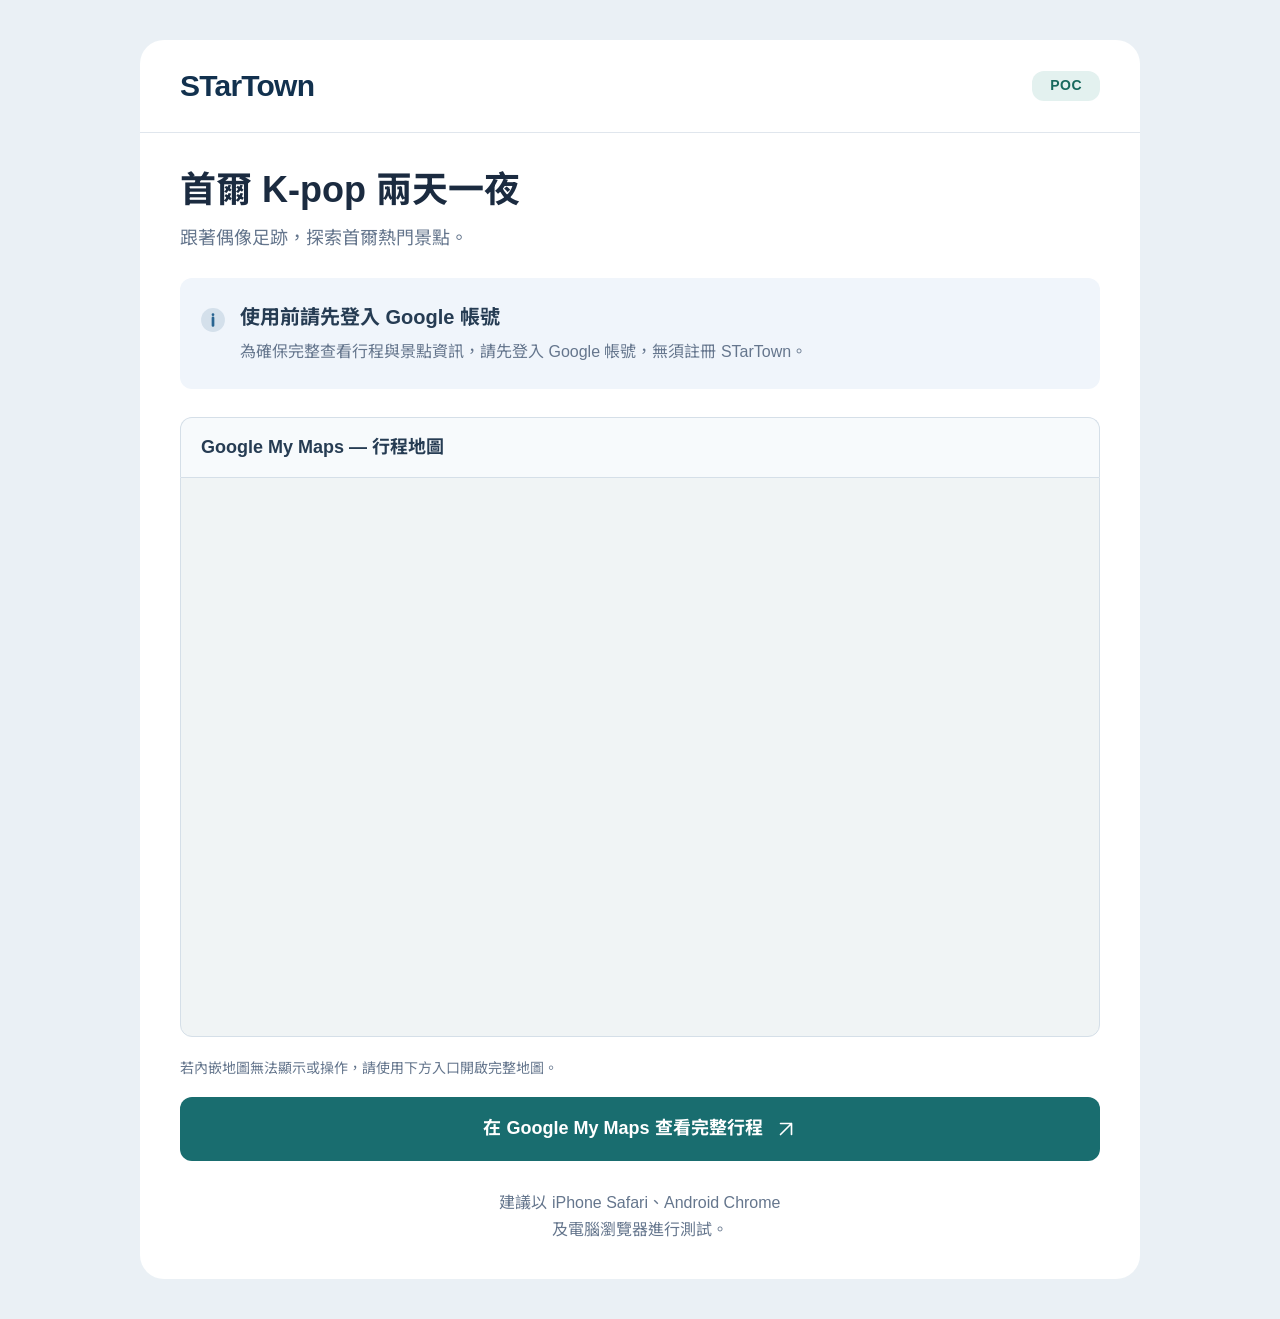
==== commit a1f22c5f: "Restore direct My Maps link and remove browser comparison page" ====
--- a/poc/mymaps/index.html
+++ b/poc/mymaps/index.html
@@ -6,8 +6,8 @@
   <meta name="robots" content="noindex, nofollow">
   <meta name="description" content="STarTown 首爾 K-pop 兩天一夜行程地圖測試。查看景點、切換每日圖層，並在 Google My Maps 開啟完整行程。">
   <title>STarTown — 首爾 K-pop 兩天一夜（POC）</title>
-  <link rel="stylesheet" href="css/fonts.css?v=2">
-  <link rel="stylesheet" href="css/index.css?v=2">
+  <link rel="stylesheet" href="css/fonts.css?v=3">
+  <link rel="stylesheet" href="css/index.css?v=3">
 </head>
 <body>
   <main>
@@ -30,7 +30,6 @@
         <div class="txt">
           <h2>使用前請先登入 Google 帳號</h2>
           <p>為確保完整查看行程與景點資訊，請先登入 Google 帳號，無須註冊 STarTown。</p>
-          <p>若使用 Google Maps App，請另確認 App 的登入狀態。</p>
         </div>
       </aside>
 
@@ -47,17 +46,14 @@
       </section>
 
       <div class="actions">
-        <p>先留在瀏覽器查看行程；需要導航時，再由景點開啟 Google 地圖。</p>
-        <a class="entry" href="map.html">
-          <span>在瀏覽器展開行程地圖</span>
+        <p>若內嵌地圖無法顯示或操作，請使用下方入口開啟完整地圖。</p>
+        <a class="entry" href="https://www.google.com/maps/d/viewer?mid=1aFO0afmMwTvzL7cKh5AvwkR-6mpm1fo" target="_blank" rel="noopener noreferrer">
+          <span>在 Google My Maps 查看完整行程</span>
           <svg viewBox="0 0 24 24" width="22" height="22" aria-hidden="true" focusable="false">
             <path d="M6 18 18 6M6 6h12v12" fill="none" stroke="currentColor" stroke-width="1.8" stroke-linecap="round" stroke-linejoin="round"/>
           </svg>
+          <span class="sr-only">（另開分頁）</span>
         </a>
-        <div class="alt">
-          <a href="https://www.google.com/maps/d/viewer?mid=1aFO0afmMwTvzL7cKh5AvwkR-6mpm1fo" target="_blank" rel="noopener noreferrer">在 Google My Maps 查看完整行程<span class="sr-only">（另開分頁）</span></a>
-          <p>此原始連結可能會開啟 Google Maps App，供比較測試。</p>
-        </div>
       </div>
 
       <footer class="help">
--- a/poc/mymaps/css/fonts.css
+++ b/poc/mymaps/css/fonts.css
@@ -1,4 +1,12 @@
 /* Noto Sans TC: existing official Unicode subsets used by this page. See ../fonts/OFL.txt. */
+@font-face {
+  font-family: 'Noto Sans TC';
+  font-style: normal;
+  font-weight: 100 900;
+  font-display: swap;
+  src: url(../fonts/noto-090.woff2) format('woff2');
+  unicode-range: U+e17, U+e22, U+2103, U+25a0, U+266a, U+3014-3015, U+4e1a, U+4e50, U+4f10, U+4f6c, U+4f70, U+4fcf, U+5006, U+50d1, U+5170, U+518c, U+51f0, U+51f6, U+51f9, U+5219, U+5256, U+525d, U+52c9, U+5349, U+5351, U+5356, U+5375, U+53db, U+53ee, U+53f7, U+5492, U+54fa, U+5538, U+55bb, U+55e8, U+5757, U+58be, U+5937, U+59dc, U+59e8, U+5a49, U+5a9a-5a9b, U+5ab3, U+5b9b, U+5b9e, U+5be8, U+5c37, U+5c4e, U+5d14, U+5d19, U+5d4c, U+5d50, U+5deb, U+5e84, U+5e94, U+5ec2, U+5f17, U+5f26, U+5f55, U+5f77, U+5f7f, U+5fbd, U+6052, U+6064-6065, U+608d, U+609a, U+6101, U+611a, U+614c, U+621a, U+6237, U+6284, U+6296, U+62e9, U+632a-632b, U+634f, U+6488, U+6500, U+652a, U+6556, U+65e0, U+65ec, U+6643, U+679a, U+6850, U+6893, U+6897, U+68b3, U+68d5, U+6930, U+6960, U+6a11, U+6a38, U+6a3a, U+6b22, U+6b67, U+6b6a, U+6c59, U+6c83, U+6ccc, U+6df5, U+6ef7, U+6f3e, U+6f80, U+70ed, U+7164, U+722a, U+7260, U+7272, U+73b0, U+74ca, U+74e3, U+7538, U+7586, U+75b5, U+7624, U+7661-7662, U+7838, U+786e, U+788c, U+7950, U+79a6, U+79aa, U+7a40, U+7a62, U+7bf7, U+7c3e, U+7c98, U+7ca5, U+7d21, U+7d2e, U+7dba, U+7dec, U+7e79, U+7ecf, U+7edf, U+7f79, U+8086, U+810a, U+8139, U+813e, U+817a, U+81b3, U+821f, U+8247, U+8259, U+8271, U+8431, U+846c, U+849c, U+84b2, U+84c4, U+8513-8514, U+8549, U+8755, U+8877, U+8881, U+88f9, U+8a1d, U+8a3c, U+8a6d-8a6e, U+8a93, U+8ae7, U+8af7, U+8b17, U+8b5a, U+8ba1, U+8bba, U+8cdc, U+8dea, U+8f6c, U+8f7d, U+8fc7, U+8fd9, U+902e, U+90ca, U+916a, U+916c, U+921e, U+9245, U+947c, U+9594, U+95a8, U+95ee, U+95f4, U+9706, U+971e, U+9756, U+980c, U+9891, U+98b1, U+98fc, U+9903, U+9957, U+99ae, U+99ff, U+9db4, U+e602-e605, U+e611, U+ff16-ff19;
+}
 @font-face {
   font-family: 'Noto Sans TC';
   font-style: normal;
@@ -22,14 +30,6 @@
   font-display: swap;
   src: url(../fonts/noto-098.woff2) format('woff2');
   unicode-range: U+3c, U+d7, U+300e, U+4e4e, U+4e82, U+4e92, U+4ec1, U+4ecd, U+4f48, U+4f53, U+4fb5, U+5012, U+502b, U+522a, U+52dd, U+52ff, U+532f, U+53eb, U+53f3, U+5409, U+5433, U+5496, U+54c8, U+554a, U+5561, U+5594, U+559d, U+56b4, U+56fa, U+5713, U+5750, U+57df, U+584a, U+58c7, U+58de, U+593e, U+5976, U+59d0, U+59d4, U+5a66, U+5b85, U+5b88, U+5ba3, U+5bae, U+5bbf, U+5bdf, U+5c01, U+5c04, U+5c3a, U+5c3e, U+5c4f, U+5ddd-5dde, U+5de8, U+5e63, U+5e7c, U+5e8a, U+5eda, U+5ef3, U+5ef6, U+5f48, U+6015, U+6025, U+602a, U+6050, U+6069, U+60e1, U+6162, U+6176, U+61c2, U+6200, U+6263, U+6279, U+6297, U+62b1, U+62bd, U+62ec, U+6311, U+6377, U+6388-6389, U+638c, U+63a2, U+63f4, U+641e, U+6436, U+64c1, U+6551, U+6557, U+6563, U+6696, U+66b4, U+66f2, U+6751, U+675f, U+676f, U+6790, U+6838, U+684c, U+68d2, U+6982, U+699c, U+69ae, U+69cb, U+6a39, U+6a4b, U+6b66, U+6bd2, U+6cb3, U+6ce1, U+6d3e, U+6de8, U+6ed1, U+6f22, U+6f54, U+6fc0, U+6fdf, U+719f, U+71c8, U+7236, U+7259, U+72d7, U+7389, U+73e0, U+745e, U+751a, U+7532-7533, U+7562, U+7591, U+75c5, U+75db, U+7686, U+76d2, U+76db, U+76df, U+76e3, U+7701, U+7761, U+786c, U+7981, U+79cb, U+79d2, U+79fb, U+7a81, U+7a97, U+7aef, U+7b26, U+7b80, U+7c64, U+7d0d, U+7d14, U+7d2f, U+7dca, U+7df4, U+7e54, U+7e6b, U+7f3a, U+8033, U+804a, U+805a, U+81a0, U+81e8, U+8212, U+821e, U+82e6, U+8336, U+8449, U+84cb, U+84ee, U+85e5, U+8607, U+888b, U+8a13, U+8a5e, U+8aa0, U+8aa4, U+8ab0, U+8ab2, U+8ac7, U+8b66, U+8c6a, U+8c93, U+8c9d, U+8de8, U+8f2a, U+8fb2, U+906d, U+907f, U+90a6, U+9109, U+9192, U+91cb, U+91dd, U+964d, U+9686, U+968e, U+9694, U+969c, U+96de, U+96e8, U+96ea, U+96f7, U+975c, U+9760, U+978b, U+9858, U+9918, U+9aee, U+9ebb, U+ff0e-ff0f, U+ff5c;
-}
-@font-face {
-  font-family: 'Noto Sans TC';
-  font-style: normal;
-  font-weight: 100 900;
-  font-display: swap;
-  src: url(../fonts/noto-099.woff2) format('woff2');
-  unicode-range: U+b7, U+2022, U+2027, U+3042, U+3044, U+3046, U+3048, U+304a-3050, U+3053-3057, U+3059-305b, U+305d-3061, U+3063-306c, U+306e-3079, U+307b, U+307d-307f, U+3082-308d, U+308f, U+3092-3093, U+30a1-30a4, U+30a6-30c1, U+30c3-30c4, U+30c6-30e1, U+30e3-30ed, U+30ef, U+30f3, U+30fb-30fc, U+4e7e, U+4ea6, U+4eac, U+4f34, U+50b7, U+51b0, U+523b, U+5283, U+5348, U+5354, U+54e5, U+5708, U+590f, U+592b, U+599d, U+59b9, U+5a01, U+5a5a, U+5de7, U+5e78, U+5e9c, U+5fb5, U+6167, U+61f7, U+627f, U+63a1, U+64d4, U+65bd, U+68ee, U+6b4c, U+6bba, U+6c5f, U+6d0b, U+6d6a, U+6e1b, U+6e56, U+6f6e, U+71d2, U+722d, U+72c2, U+751c, U+7530, U+7642, U+76e1, U+79c0, U+7adf, U+7af9, U+7d9c, U+7da0, U+7e23, U+7e41, U+8056, U+8173, U+822a, U+8349, U+83dc, U+8840, U+885b, U+8907, U+8a34, U+8cb4, U+8dd1, U+8fd4, U+8ff0, U+93e1, U+984f, U+98ef, U+9b54;
 }
 @font-face {
   font-family: 'Noto Sans TC';
--- a/poc/mymaps/css/index.css
+++ b/poc/mymaps/css/index.css
@@ -122,10 +122,6 @@
 .notice p {
   margin: 0;
   color: #65768d;
-}
-
-.notice p + p {
-  margin-top: 6px;
 }
 
 .map {
@@ -198,32 +194,6 @@
   outline-offset: 4px;
 }
 
-.alt {
-  margin-top: 20px;
-  text-align: center;
-}
-
-.alt a {
-  display: inline-block;
-  padding: 10px 0;
-  color: #263c53;
-  font-size: 16px;
-  text-decoration: none;
-}
-
-.alt a:hover {
-  color: #65768d;
-}
-
-.alt a:focus-visible {
-  outline: 2px solid #296491;
-  outline-offset: 4px;
-}
-
-.alt p {
-  margin: 4px 0 0;
-}
-
 .help {
   padding: 28px 40px 36px;
   border-radius: 0 0 24px 24px;
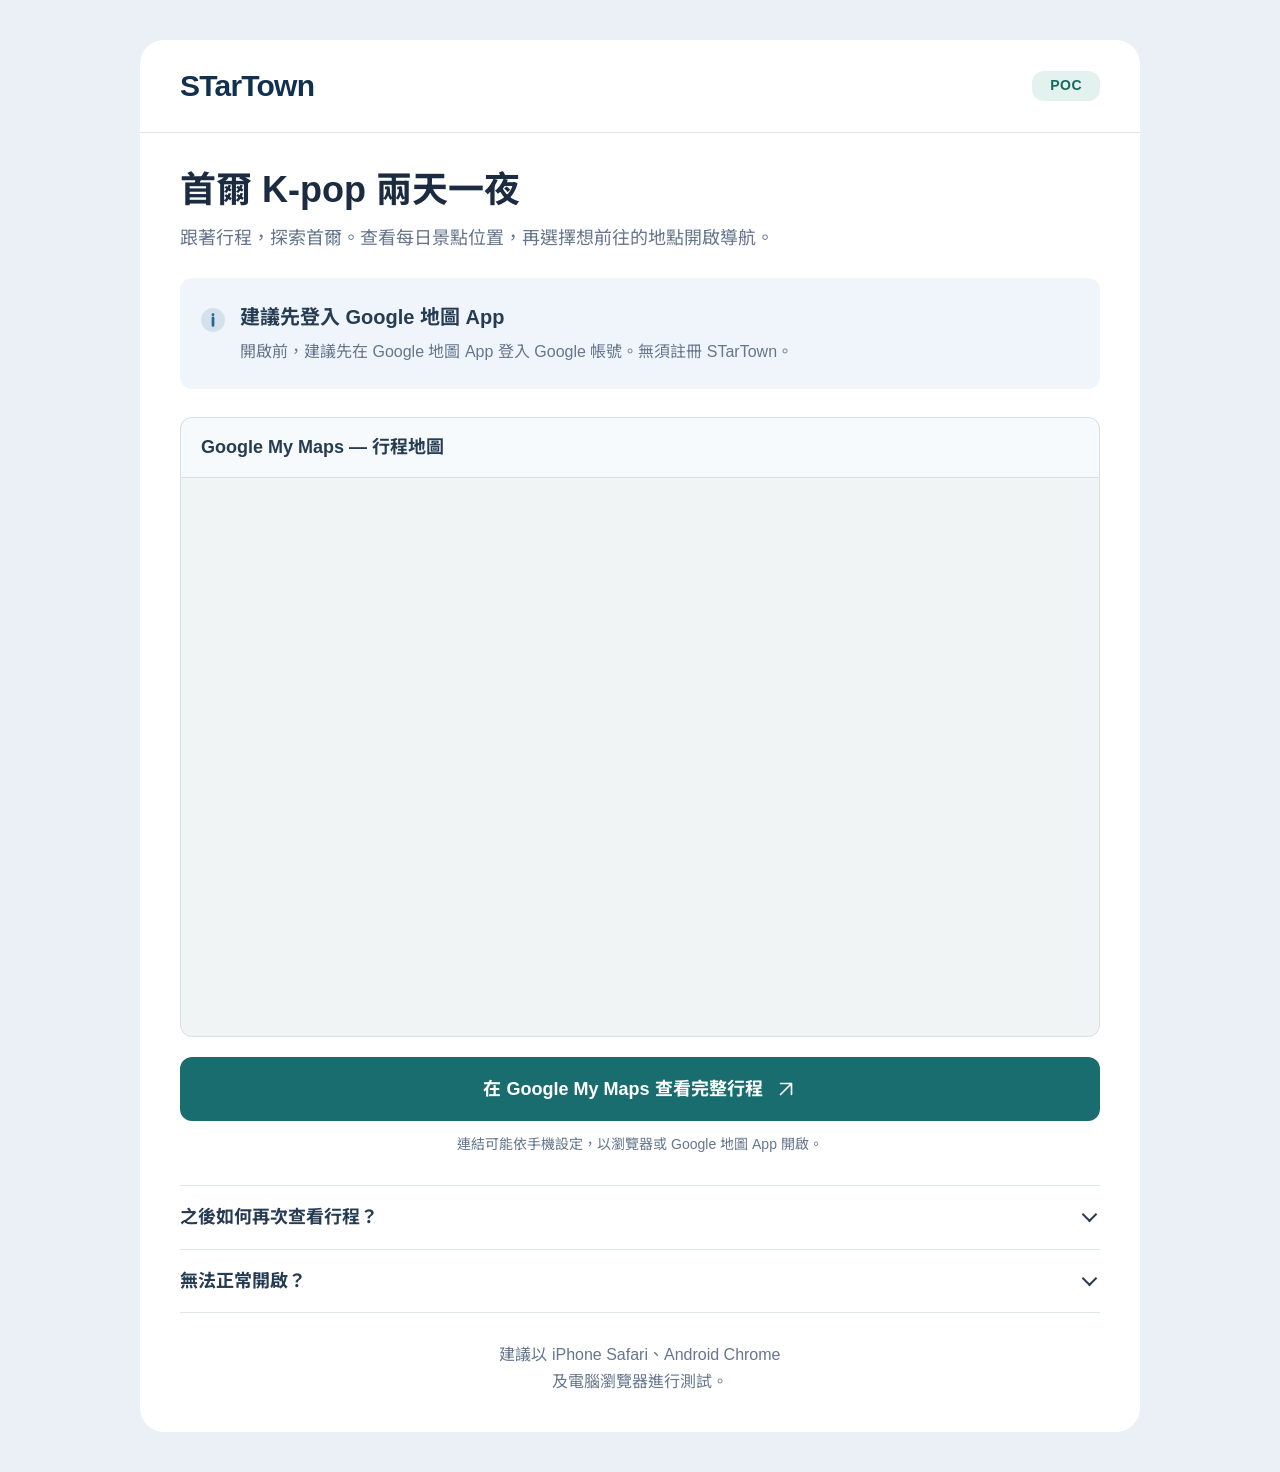
==== commit 539518ec: "Clarify My Maps instructions and add expandable mobile guidance" ====
--- a/poc/mymaps/index.html
+++ b/poc/mymaps/index.html
@@ -6,8 +6,8 @@
   <meta name="robots" content="noindex, nofollow">
   <meta name="description" content="STarTown 首爾 K-pop 兩天一夜行程地圖測試。查看景點、切換每日圖層，並在 Google My Maps 開啟完整行程。">
   <title>STarTown — 首爾 K-pop 兩天一夜（POC）</title>
-  <link rel="stylesheet" href="css/fonts.css?v=3">
-  <link rel="stylesheet" href="css/index.css?v=3">
+  <link rel="stylesheet" href="css/fonts.css?v=4">
+  <link rel="stylesheet" href="css/index.css?v=4">
 </head>
 <body>
   <main>
@@ -19,7 +19,7 @@
 
       <section class="intro">
         <h1>首爾 K-pop <span>兩天一夜</span></h1>
-        <p>跟著偶像足跡，探索首爾熱門景點。</p>
+        <p>跟著行程，探索首爾。查看每日景點位置，再選擇想前往的地點開啟導航。</p>
       </section>
 
       <aside class="notice" aria-label="使用地圖前的提醒">
@@ -28,8 +28,8 @@
           <path d="M12 10v7m0-10v.1" fill="none" stroke="currentColor" stroke-width="2.5" stroke-linecap="round"/>
         </svg>
         <div class="txt">
-          <h2>使用前請先登入 Google 帳號</h2>
-          <p>為確保完整查看行程與景點資訊，請先登入 Google 帳號，無須註冊 STarTown。</p>
+          <h2>建議先登入 Google 地圖 App</h2>
+          <p>開啟前，建議先在 Google 地圖 App 登入 Google 帳號。無須註冊 STarTown。</p>
         </div>
       </aside>
 
@@ -46,7 +46,6 @@
       </section>
 
       <div class="actions">
-        <p>若內嵌地圖無法顯示或操作，請使用下方入口開啟完整地圖。</p>
         <a class="entry" href="https://www.google.com/maps/d/viewer?mid=1aFO0afmMwTvzL7cKh5AvwkR-6mpm1fo" target="_blank" rel="noopener noreferrer">
           <span>在 Google My Maps 查看完整行程</span>
           <svg viewBox="0 0 24 24" width="22" height="22" aria-hidden="true" focusable="false">
@@ -54,7 +53,32 @@
           </svg>
           <span class="sr-only">（另開分頁）</span>
         </a>
+        <p>連結可能依手機設定，以瀏覽器或 Google 地圖 App 開啟。</p>
       </div>
+
+      <section class="guide" aria-label="行程地圖操作說明">
+        <details>
+          <summary>之後如何再次查看行程？</summary>
+          <div class="txt">
+            <p>先在 Google 地圖 App 登入相同 Google 帳號，再依下列步驟查看。</p>
+            <ol class="steps">
+              <li><span class="num" aria-hidden="true">01</span><div><h3>開啟個人中心</h3><p>在 Google 地圖 App 底部，點選「個人中心」。</p></div></li>
+              <li><span class="num" aria-hidden="true">02</span><div><h3>找到「地圖」</h3><p>往下滑，點選「地圖」，查看地圖清單。</p></div></li>
+              <li><span class="num" aria-hidden="true">03</span><div><h3>選擇本行程</h3><p>找到「首爾 K-pop 兩天一夜-測試行程」，點選開啟。</p></div></li>
+            </ol>
+            <p>若清單中沒有顯示，可回到本頁重新開啟。建議將本頁加入瀏覽器書籤，方便之後查找。</p>
+          </div>
+        </details>
+        <details>
+          <summary>無法正常開啟？</summary>
+          <div class="txt">
+            <ul class="issues">
+              <li><h3>沒有出現行程或圖釘</h3><p>先嘗試從 App 的「個人中心 → 地圖」開啟，並確認使用的是相同 Google 帳號。</p></li>
+              <li><h3>點選景點出現網路錯誤</h3><p>先確認網路與 App 登入狀態；若仍無法使用，可返回本頁，在內嵌地圖查看行程。</p></li>
+            </ul>
+          </div>
+        </details>
+      </section>
 
       <footer class="help">
         <p>建議以 iPhone Safari、Android Chrome<br>及電腦瀏覽器進行測試。</p>
--- a/poc/mymaps/css/fonts.css
+++ b/poc/mymaps/css/fonts.css
@@ -12,8 +12,24 @@
   font-style: normal;
   font-weight: 100 900;
   font-display: swap;
-  src: url(../fonts/noto-096.woff2) format('woff2');
-  unicode-range: U+5e, U+2502, U+2605, U+4e32, U+4e58, U+4ea1, U+4ef2, U+4f2f-4f30, U+4f75, U+4fd7, U+4ff1, U+501f, U+5049, U+5074, U+5091, U+5144, U+517c, U+51c6, U+51cd, U+5269-526a, U+52aa, U+52c1, U+52c7, U+52df, U+5377, U+541b, U+5439, U+5440, U+5448, U+54aa, U+54e6, U+54ed, U+5674, U+5687, U+585e, U+588a, U+58a8, U+58c1, U+5925, U+5948, U+5999, U+59b3, U+5a1c, U+5a46, U+5b54, U+5b5d, U+5b6b, U+5b8f, U+5bd2, U+5be9, U+5c0a, U+5c16, U+5c46, U+5cf0, U+5e25, U+5e3d, U+5e79, U+5ee2, U+5f04, U+5f31, U+5fcd, U+5fe0, U+60dc, U+6163, U+616e, U+6182, U+61f6, U+622a, U+6258, U+6293, U+62c6, U+62d2, U+6372, U+63da, U+63ed-63ee, U+6416, U+6458, U+649e, U+64ec, U+64f4, U+651c, U+65cb, U+65e2, U+65fa, U+6628, U+6668, U+66a2, U+66c9, U+66fc, U+6717, U+67cf, U+67d4, U+6817, U+6885, U+69cd, U+6a6b, U+6afb, U+6b32, U+6b49, U+6bbc, U+6c89, U+6c96, U+6cc9, U+6d1b, U+6d1e, U+6dfb, U+6efe, U+6f38, U+6f5b, U+6f64, U+6f8e, U+6fa4, U+7070, U+70b8, U+70cf, U+70e4, U+7159, U+7169, U+7210, U+721b, U+7238, U+737b, U+73bb, U+746a, U+7483, U+74dc, U+74f6, U+7518, U+756a, U+75c7, U+775b, U+78e8, U+7919, U+7956, U+795d, U+7a0d, U+7bc9, U+7c97, U+7cd5, U+7d10, U+7d1b, U+7de9, U+7dfb, U+7e3e, U+7e6a, U+7f6a, U+7f8a, U+7fbd, U+8000, U+8036, U+809a, U+80ce, U+80e1, U+80f8, U+8170, U+819c, U+8216, U+8239, U+8266, U+827e, U+82b3, U+8377, U+83ab, U+85c9, U+865b, U+8766, U+87a2, U+87f2, U+8972, U+8a17, U+8a50, U+8a95, U+8b02, U+8b6f, U+8c6c, U+8ca9, U+8cfa, U+8d95, U+8de1, U+8f14, U+8f9b, U+8fa3, U+8feb, U+8ff4, U+9010, U+901b, U+905e, U+9080, U+912d, U+9177, U+91c7, U+9336, U+9451, U+947d, U+963b, U+966a, U+9670, U+9769, U+9813, U+98fd, U+99d5, U+9a19, U+9b27, U+9b6f, U+9ece, U+9ed8, U+9f13, U+9f20, U+ad6d, U+d55c;
+  src: url(../fonts/noto-091.woff2) format('woff2');
+  unicode-range: U+a5, U+2190-2191, U+2193, U+22c1, U+2302, U+25cb, U+2699, U+2709, U+4e0e, U+4e18, U+4e3a, U+4e48, U+4e91, U+4eec, U+4f3d, U+5112, U+524a, U+52a3, U+52ab, U+52c3, U+52f3, U+52fb, U+5320, U+5339, U+533f, U+53e2, U+543e, U+5480, U+5495, U+5497, U+5564, U+5572, U+55c6, U+55ef, U+563b, U+5653, U+5657, U+56b7, U+5764, U+5824, U+58d8, U+5955, U+5983, U+598d, U+59a8, U+59da, U+59e6, U+5a36, U+5bb5, U+5bc2, U+5bee, U+5bf9, U+5cb3, U+5d17, U+5dbc, U+5e2e, U+6070, U+60df, U+6190, U+61a4, U+61be, U+61fc, U+62ac, U+62bc, U+636e, U+6398, U+63a9, U+6435, U+6487, U+6495, U+64ab, U+64bf, U+6577, U+65ac, U+6602, U+6652, U+66f9, U+672d, U+6761, U+683d, U+68ad, U+68b5, U+68da, U+68e7, U+6a59, U+6a61, U+6ae5, U+6b47, U+6bef, U+6c50, U+6c9b, U+6e23, U+6e34, U+6e4a, U+6e67, U+6ea2, U+6eb6, U+6f20, U+6feb, U+7149, U+714c, U+715e, U+7199, U+71ac, U+7231, U+7262, U+7409, U+745f, U+7469, U+7504, U+7535, U+753a, U+75f4, U+7682, U+76ba, U+76f2, U+77fd, U+780d, U+7832, U+78c5, U+78ef, U+7901, U+79be, U+79c9, U+79e6, U+7a1a, U+7a84, U+7aca, U+7cb5, U+7cb9, U+7cdf, U+7ce7, U+7d6e, U+7db1, U+7def, U+7e61, U+7e7d, U+7e8f, U+7f38, U+7f77, U+7fa8, U+7fc5, U+7fe1, U+7ff9, U+800d, U+8015, U+8054, U+80a2, U+80aa, U+80ba, U+814e, U+8180, U+819d, U+81c0, U+828b, U+82ad, U+82af, U+83f1, U+83f8, U+8403, U+8475, U+84bc, U+84c9, U+84ec, U+8523, U+8569, U+8591, U+85b0, U+86d9, U+8774, U+881f, U+884d, U+88d4, U+89c4, U+89c6, U+8a60, U+8a79, U+8b19, U+8bd5, U+8bf7, U+8c03, U+8c79, U+8cc8, U+8d9f, U+8e10, U+8e48, U+8faf, U+9009, U+9017, U+9175, U+9187, U+918b, U+91d8, U+9214, U+946b, U+9470, U+9640, U+9675, U+96ef, U+9716, U+97cb, U+97e9, U+985b, U+99b3, U+9b4f, U+9d09, U+9e9f, U+9edb, U+9f90, U+ff05, U+ff14, U+1f464;
+}
+@font-face {
+  font-family: 'Noto Sans TC';
+  font-style: normal;
+  font-weight: 100 900;
+  font-display: swap;
+  src: url(../fonts/noto-094.woff2) format('woff2');
+  unicode-range: U+627-629, U+631, U+639, U+644, U+64a, U+25cf, U+2606, U+2764, U+3008-3009, U+4e1f, U+4e38, U+4e43, U+4ed5, U+4ef0, U+4eff, U+4fb6, U+4fe0, U+5085, U+50a2, U+50be, U+5118, U+5211-5212, U+5272, U+52fe, U+5366, U+53b2, U+53ec, U+54ac, U+5587, U+55b5, U+561b, U+5751, U+576a, U+57cb, U+58ef, U+592f, U+594f, U+5951, U+5954, U+596e, U+59d1, U+5ac1, U+5acc, U+5b8b, U+5c4d, U+5c6f, U+5ca1, U+5d29, U+5de1, U+5dfe, U+5e7d, U+5edf, U+5ef7, U+5f7c, U+5f81, U+5fa1, U+5faa, U+5fcc, U+5ffd, U+6021, U+6046, U+6155, U+6212, U+62b9, U+6316, U+6350, U+6478, U+647a, U+6490, U+64e6, U+6524, U+6591, U+659c, U+65a4, U+65e6, U+65f6, U+6607, U+6674, U+6765, U+679d, U+68a8, U+6b3a, U+6c57, U+6c61, U+6c90, U+6cbf, U+6d69, U+6db5, U+6dcb, U+6dd1, U+6e21, U+70d8, U+71c3, U+71d5, U+722c, U+727d, U+72ac, U+72fc, U+731c, U+7336, U+7344, U+7384, U+73ab, U+7433-7434, U+745c, U+7470, U+758a, U+75d5, U+7652, U+76c8, U+76e7, U+7709, U+7720, U+7747, U+7763, U+77ac-77ad, U+7802, U+78a7, U+78a9, U+78b3, U+78c1, U+78da, U+7926, U+796d, U+798d, U+7aae, U+7b52, U+7c92, U+7d68, U+7d81, U+7e5e, U+7e69, U+7e73, U+7f50, U+7f70, U+7f75, U+8058, U+8070, U+80c3, U+8105-8106, U+8179, U+818f, U+81a9, U+81ed, U+820c-820d, U+82d1, U+838e, U+83cc, U+8461, U+84b8, U+852c, U+857e, U+85e4, U+863f, U+8679, U+86c7, U+8702, U+8896, U+88c2, U+88f8, U+8af8, U+8b7d, U+8ca2, U+8cc0, U+8d64, U+8d74, U+8d99, U+8e5f, U+8e8d, U+8ecc, U+8ed2, U+8fb1, U+8fc5, U+9022, U+9038, U+903e, U+905c, U+9072, U+9081, U+9189, U+9234, U+92d2, U+934a, U+95a3, U+962a, U+9646, U+9676, U+96d5, U+971c, U+9838, U+9875, U+98c4, U+99db, U+9a45, U+9a5f, U+9a6c, U+9ad2, U+9cf4, U+9d28, U+9daf, U+9df9, U+9e7d, U+9f9c, U+ff11, U+ff1e;
+}
+@font-face {
+  font-family: 'Noto Sans TC';
+  font-style: normal;
+  font-weight: 100 900;
+  font-display: swap;
+  src: url(../fonts/noto-095.woff2) format('woff2');
+  unicode-range: U+2500, U+25bc, U+4e95, U+4f50, U+4f54, U+4f69, U+4fc4, U+4fca, U+5009, U+50bb, U+5154, U+51cc, U+528d, U+5291, U+52d2, U+52e4, U+5353, U+5360, U+540a-540b, U+5410, U+54f2, U+5510, U+5514, U+5537, U+558a, U+55ac, U+5617, U+56fd, U+573e, U+5766, U+5783, U+57d4, U+5806, U+5821, U+5857, U+5875, U+58f9, U+596a, U+59ae, U+59c6, U+59ca, U+59ff, U+5a03, U+5ae9, U+5b64, U+5bb4, U+5c3f, U+5e16, U+5e45, U+5e72, U+5ec9, U+5f90-5f92, U+6012, U+6016, U+6084-6085, U+6089, U+60a0, U+60a3, U+60b2, U+60d1, U+60f9, U+6148, U+6158, U+6191, U+626e, U+62d4, U+632f, U+633a, U+6355, U+63aa, U+642c, U+64a5, U+64cb, U+6566, U+6575, U+6597, U+660c, U+66b1, U+66ec, U+6731, U+6735, U+675c, U+67ef, U+6846, U+6876, U+6881, U+68af-68b0, U+68c9, U+6905, U+6b98, U+6bc0, U+6beb, U+6c0f, U+6c1b, U+6c41, U+6ce5, U+6cf3, U+6d25, U+6d2a, U+6d3d, U+6d6e, U+6dd8, U+6dda, U+6dfa, U+6e9d, U+6eaa, U+6ec5, U+6ecb, U+6ef4, U+6f0f, U+6f32, U+707d, U+708e, U+7092, U+716e, U+723a, U+731b, U+7345, U+7375, U+7378, U+73b2, U+74e6, U+75be, U+75de, U+764c, U+76dc, U+788e, U+7897, U+789f, U+78b0, U+790e, U+7965, U+7a4e, U+7aa9, U+7c43, U+7d17, U+7dd2, U+7e96, U+7f51, U+7f69, U+7f72, U+7fd4, U+7fe0, U+8017, U+80a9, U+80d6, U+8102, U+8150, U+8178, U+81bd, U+829d, U+82ac, U+8303, U+840c, U+8482, U+8499, U+85a9-85aa, U+883b, U+8861, U+88c1, U+88cf, U+88d9, U+8a3a, U+8a98, U+8aee, U+8c8c, U+8ce2, U+8d0f, U+8da8, U+8dcc, U+8e0f, U+8e22, U+8f1d, U+8f29, U+8fad, U+9003, U+9006, U+903c, U+904d, U+9059, U+9075, U+90ce, U+90ed, U+9130, U+91ac, U+91e3, U+9285, U+9298, U+92ea, U+9326, U+937e, U+93c8, U+95c6, U+9677, U+9727, U+994b, U+99a8, U+99d0, U+9a30, U+9a37, U+9b42, U+9b45, U+9d3b, U+9e7f, U+9ee8, U+9f3b, U+c5b4;
 }
 @font-face {
   font-family: 'Noto Sans TC';
@@ -30,6 +46,14 @@
   font-display: swap;
   src: url(../fonts/noto-098.woff2) format('woff2');
   unicode-range: U+3c, U+d7, U+300e, U+4e4e, U+4e82, U+4e92, U+4ec1, U+4ecd, U+4f48, U+4f53, U+4fb5, U+5012, U+502b, U+522a, U+52dd, U+52ff, U+532f, U+53eb, U+53f3, U+5409, U+5433, U+5496, U+54c8, U+554a, U+5561, U+5594, U+559d, U+56b4, U+56fa, U+5713, U+5750, U+57df, U+584a, U+58c7, U+58de, U+593e, U+5976, U+59d0, U+59d4, U+5a66, U+5b85, U+5b88, U+5ba3, U+5bae, U+5bbf, U+5bdf, U+5c01, U+5c04, U+5c3a, U+5c3e, U+5c4f, U+5ddd-5dde, U+5de8, U+5e63, U+5e7c, U+5e8a, U+5eda, U+5ef3, U+5ef6, U+5f48, U+6015, U+6025, U+602a, U+6050, U+6069, U+60e1, U+6162, U+6176, U+61c2, U+6200, U+6263, U+6279, U+6297, U+62b1, U+62bd, U+62ec, U+6311, U+6377, U+6388-6389, U+638c, U+63a2, U+63f4, U+641e, U+6436, U+64c1, U+6551, U+6557, U+6563, U+6696, U+66b4, U+66f2, U+6751, U+675f, U+676f, U+6790, U+6838, U+684c, U+68d2, U+6982, U+699c, U+69ae, U+69cb, U+6a39, U+6a4b, U+6b66, U+6bd2, U+6cb3, U+6ce1, U+6d3e, U+6de8, U+6ed1, U+6f22, U+6f54, U+6fc0, U+6fdf, U+719f, U+71c8, U+7236, U+7259, U+72d7, U+7389, U+73e0, U+745e, U+751a, U+7532-7533, U+7562, U+7591, U+75c5, U+75db, U+7686, U+76d2, U+76db, U+76df, U+76e3, U+7701, U+7761, U+786c, U+7981, U+79cb, U+79d2, U+79fb, U+7a81, U+7a97, U+7aef, U+7b26, U+7b80, U+7c64, U+7d0d, U+7d14, U+7d2f, U+7dca, U+7df4, U+7e54, U+7e6b, U+7f3a, U+8033, U+804a, U+805a, U+81a0, U+81e8, U+8212, U+821e, U+82e6, U+8336, U+8449, U+84cb, U+84ee, U+85e5, U+8607, U+888b, U+8a13, U+8a5e, U+8aa0, U+8aa4, U+8ab0, U+8ab2, U+8ac7, U+8b66, U+8c6a, U+8c93, U+8c9d, U+8de8, U+8f2a, U+8fb2, U+906d, U+907f, U+90a6, U+9109, U+9192, U+91cb, U+91dd, U+964d, U+9686, U+968e, U+9694, U+969c, U+96de, U+96e8, U+96ea, U+96f7, U+975c, U+9760, U+978b, U+9858, U+9918, U+9aee, U+9ebb, U+ff0e-ff0f, U+ff5c;
+}
+@font-face {
+  font-family: 'Noto Sans TC';
+  font-style: normal;
+  font-weight: 100 900;
+  font-display: swap;
+  src: url(../fonts/noto-099.woff2) format('woff2');
+  unicode-range: U+b7, U+2022, U+2027, U+3042, U+3044, U+3046, U+3048, U+304a-3050, U+3053-3057, U+3059-305b, U+305d-3061, U+3063-306c, U+306e-3079, U+307b, U+307d-307f, U+3082-308d, U+308f, U+3092-3093, U+30a1-30a4, U+30a6-30c1, U+30c3-30c4, U+30c6-30e1, U+30e3-30ed, U+30ef, U+30f3, U+30fb-30fc, U+4e7e, U+4ea6, U+4eac, U+4f34, U+50b7, U+51b0, U+523b, U+5283, U+5348, U+5354, U+54e5, U+5708, U+590f, U+592b, U+599d, U+59b9, U+5a01, U+5a5a, U+5de7, U+5e78, U+5e9c, U+5fb5, U+6167, U+61f7, U+627f, U+63a1, U+64d4, U+65bd, U+68ee, U+6b4c, U+6bba, U+6c5f, U+6d0b, U+6d6a, U+6e1b, U+6e56, U+6f6e, U+71d2, U+722d, U+72c2, U+751c, U+7530, U+7642, U+76e1, U+79c0, U+7adf, U+7af9, U+7d9c, U+7da0, U+7e23, U+7e41, U+8056, U+8173, U+822a, U+8349, U+83dc, U+8840, U+885b, U+8907, U+8a34, U+8cb4, U+8dd1, U+8fd4, U+8ff0, U+93e1, U+984f, U+98ef, U+9b54;
 }
 @font-face {
   font-family: 'Noto Sans TC';
--- a/poc/mymaps/css/index.css
+++ b/poc/mymaps/css/index.css
@@ -27,6 +27,7 @@
 .notice,
 .map,
 .actions,
+.guide,
 .help {
   background: #fff;
 }
@@ -154,9 +155,10 @@
 }
 
 .actions p {
-  margin: 0 0 16px;
+  margin: 12px 0 0;
   color: #65768d;
   font-size: 14px;
+  text-align: center;
 }
 
 .entry {
@@ -194,6 +196,109 @@
   outline-offset: 4px;
 }
 
+.guide {
+  padding: 28px 40px 0;
+}
+
+.guide details {
+  border-bottom: 1px solid #e0e6ed;
+}
+
+.guide details:first-child {
+  border-top: 1px solid #e0e6ed;
+}
+
+.guide summary {
+  display: flex;
+  align-items: center;
+  justify-content: space-between;
+  gap: 16px;
+  min-height: 60px;
+  padding: 16px 0;
+  color: #263c53;
+  font-size: 18px;
+  font-weight: 700;
+  cursor: pointer;
+  list-style: none;
+}
+
+.guide summary::-webkit-details-marker {
+  display: none;
+}
+
+.guide summary::after {
+  content: "";
+  flex: 0 0 9px;
+  width: 9px;
+  height: 9px;
+  margin: 0 5px 5px 0;
+  border-right: 2px solid currentColor;
+  border-bottom: 2px solid currentColor;
+  transform: rotate(45deg);
+}
+
+.guide details[open] > summary::after {
+  margin-top: 5px;
+  margin-bottom: 0;
+  transform: rotate(225deg);
+}
+
+.guide summary:hover {
+  color: #196d6f;
+}
+
+.guide summary:focus-visible {
+  outline: 3px solid #296491;
+  outline-offset: 3px;
+}
+
+.guide .txt {
+  padding: 0 0 24px;
+  color: #65768d;
+}
+
+.guide p {
+  margin: 0;
+}
+
+.guide h3 {
+  margin: 0 0 6px;
+  color: #263c53;
+  font-size: 16px;
+  line-height: 1.6;
+}
+
+.steps {
+  display: grid;
+  grid-template-columns: repeat(3, minmax(0, 1fr));
+  gap: 20px;
+  margin: 24px 0;
+  padding: 0;
+  list-style: none;
+}
+
+.steps .num {
+  display: flex;
+  align-items: center;
+  justify-content: center;
+  width: 36px;
+  height: 36px;
+  margin-bottom: 12px;
+  border-radius: 50%;
+  color: #196d6f;
+  background: #e3f1ef;
+  font-size: 14px;
+  font-weight: 700;
+}
+
+.issues {
+  display: grid;
+  gap: 20px;
+  margin: 0;
+  padding: 0;
+  list-style: none;
+}
+
 .help {
   padding: 28px 40px 36px;
   border-radius: 0 0 24px 24px;
@@ -288,6 +393,35 @@
     padding: 18px 20px 0;
   }
 
+  .guide {
+    padding: 24px 20px 0;
+    font-size: 14px;
+  }
+
+  .guide summary {
+    font-size: 16px;
+  }
+
+  .steps {
+    grid-template-columns: 1fr;
+    margin: 20px 0;
+  }
+
+  .steps li {
+    display: flex;
+    align-items: flex-start;
+    gap: 12px;
+  }
+
+  .steps .num {
+    flex: 0 0 36px;
+    margin: 0;
+  }
+
+  .steps li > div {
+    min-width: 0;
+  }
+
   .entry {
     gap: 8px;
     padding: 16px;
@@ -362,6 +496,7 @@
   }
 
   .actions,
+  .guide,
   .help {
     padding-right: 16px;
     padding-left: 16px;
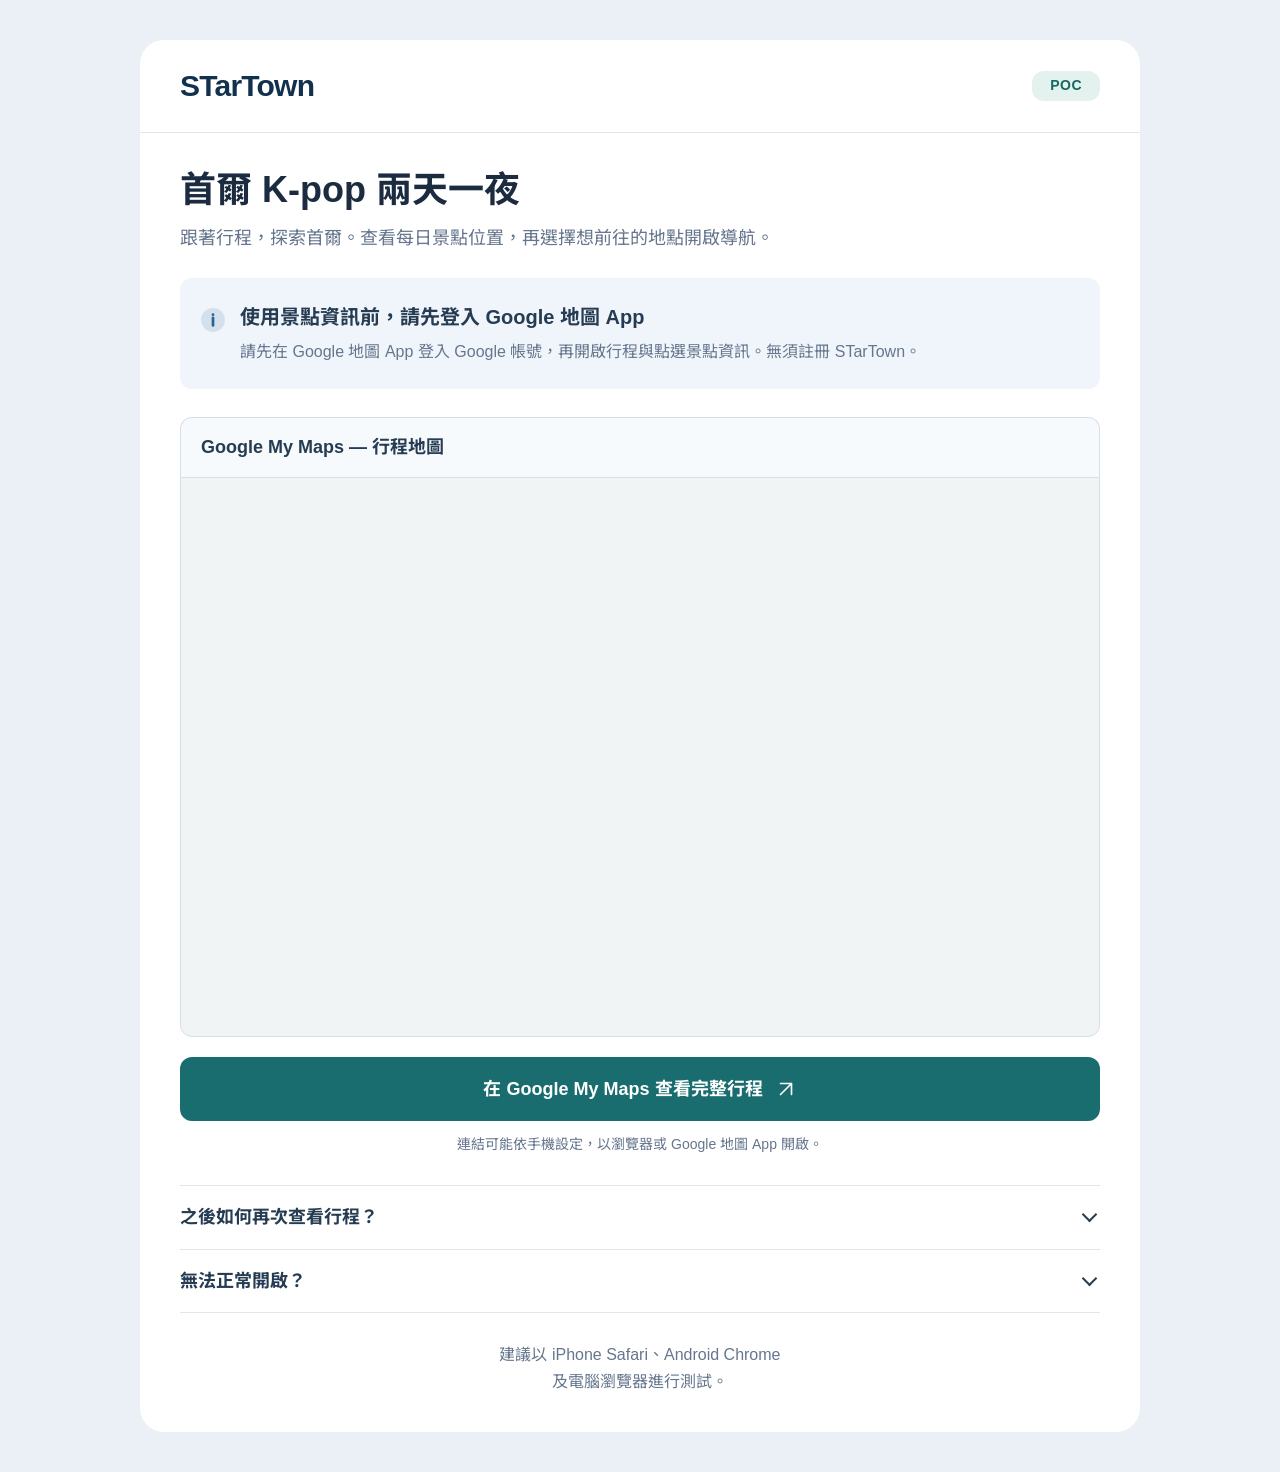
==== commit bcca6d61: "Require Maps App sign-in in place information guidance" ====
--- a/poc/mymaps/index.html
+++ b/poc/mymaps/index.html
@@ -28,8 +28,8 @@
           <path d="M12 10v7m0-10v.1" fill="none" stroke="currentColor" stroke-width="2.5" stroke-linecap="round"/>
         </svg>
         <div class="txt">
-          <h2>建議先登入 Google 地圖 App</h2>
-          <p>開啟前，建議先在 Google 地圖 App 登入 Google 帳號。無須註冊 STarTown。</p>
+          <h2>使用景點資訊前，請先登入 Google 地圖 App</h2>
+          <p>請先在 Google 地圖 App 登入 Google 帳號，再開啟行程與點選景點資訊。無須註冊 STarTown。</p>
         </div>
       </aside>
 
@@ -74,7 +74,7 @@
           <div class="txt">
             <ul class="issues">
               <li><h3>沒有出現行程或圖釘</h3><p>先嘗試從 App 的「個人中心 → 地圖」開啟，並確認使用的是相同 Google 帳號。</p></li>
-              <li><h3>點選景點出現網路錯誤</h3><p>先確認網路與 App 登入狀態；若仍無法使用，可返回本頁，在內嵌地圖查看行程。</p></li>
+              <li><h3>點選景點出現網路錯誤</h3><p>請先確認已在 Google 地圖 App 登入 Google 帳號，再重新開啟行程。若登入後仍無法使用，請確認網路，或返回本頁，在內嵌地圖查看行程。</p></li>
             </ul>
           </div>
         </details>
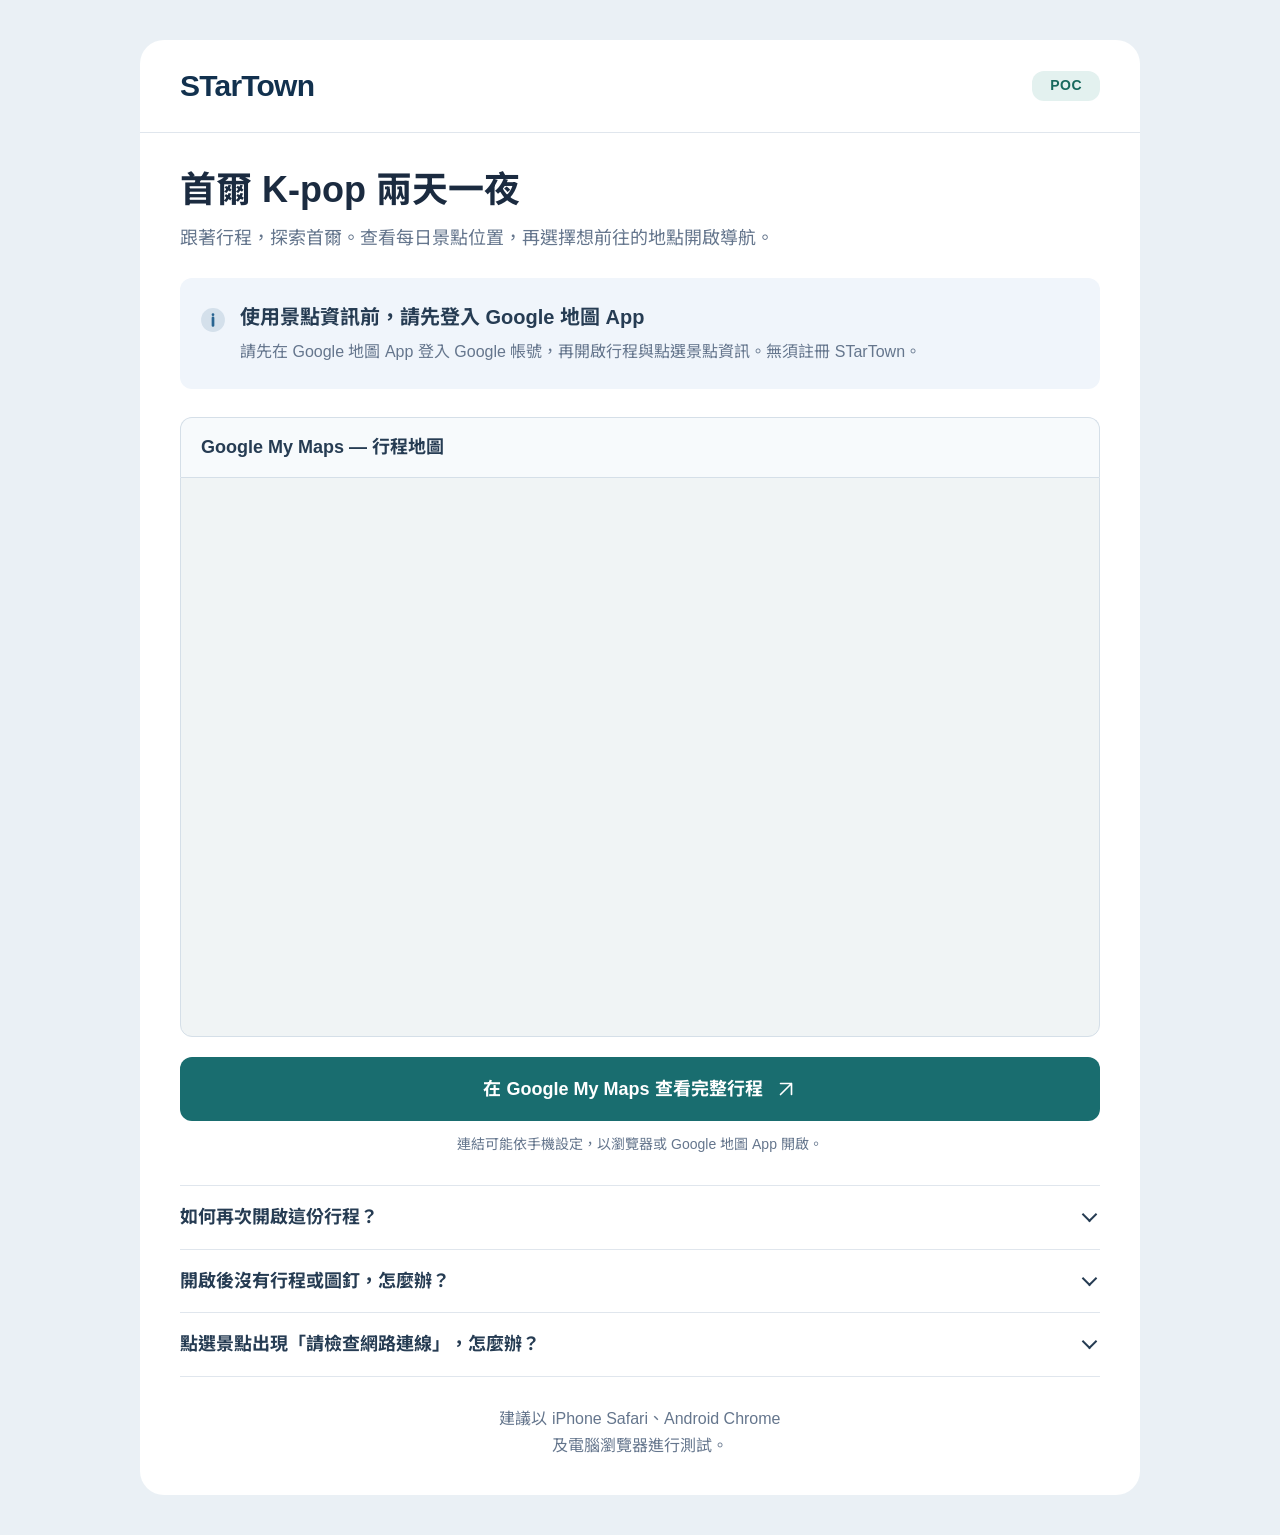
==== commit bdfb8be6: "Split My Maps FAQ into three focused questions" ====
--- a/poc/mymaps/index.html
+++ b/poc/mymaps/index.html
@@ -7,7 +7,7 @@
   <meta name="description" content="STarTown 首爾 K-pop 兩天一夜行程地圖測試。查看景點、切換每日圖層，並在 Google My Maps 開啟完整行程。">
   <title>STarTown — 首爾 K-pop 兩天一夜（POC）</title>
   <link rel="stylesheet" href="css/fonts.css?v=4">
-  <link rel="stylesheet" href="css/index.css?v=4">
+  <link rel="stylesheet" href="css/index.css?v=6">
 </head>
 <body>
   <main>
@@ -58,7 +58,7 @@
 
       <section class="guide" aria-label="行程地圖操作說明">
         <details>
-          <summary>之後如何再次查看行程？</summary>
+          <summary>如何再次開啟這份行程？</summary>
           <div class="txt">
             <p>先在 Google 地圖 App 登入相同 Google 帳號，再依下列步驟查看。</p>
             <ol class="steps">
@@ -66,16 +66,19 @@
               <li><span class="num" aria-hidden="true">02</span><div><h3>找到「地圖」</h3><p>往下滑，點選「地圖」，查看地圖清單。</p></div></li>
               <li><span class="num" aria-hidden="true">03</span><div><h3>選擇本行程</h3><p>找到「首爾 K-pop 兩天一夜-測試行程」，點選開啟。</p></div></li>
             </ol>
-            <p>若清單中沒有顯示，可回到本頁重新開啟。建議將本頁加入瀏覽器書籤，方便之後查找。</p>
+            <p>若清單中找不到，請回到本頁重新開啟。建議將本頁加入書籤，方便之後查找。</p>
           </div>
         </details>
         <details>
-          <summary>無法正常開啟？</summary>
+          <summary>開啟後沒有行程或圖釘，怎麼辦？</summary>
           <div class="txt">
-            <ul class="issues">
-              <li><h3>沒有出現行程或圖釘</h3><p>先嘗試從 App 的「個人中心 → 地圖」開啟，並確認使用的是相同 Google 帳號。</p></li>
-              <li><h3>點選景點出現網路錯誤</h3><p>請先確認已在 Google 地圖 App 登入 Google 帳號，再重新開啟行程。若登入後仍無法使用，請確認網路，或返回本頁，在內嵌地圖查看行程。</p></li>
-            </ul>
+            <p>請先確認 Google 地圖 App 已登入相同帳號，再從「個人中心 → 地圖」選擇本行程。若仍未顯示，可先使用本頁的行程地圖查看景點位置。</p>
+          </div>
+        </details>
+        <details>
+          <summary>點選景點出現「請檢查網路連線」，怎麼辦？</summary>
+          <div class="txt">
+            <p>請先確認 Google 地圖 App 已登入帳號，再重新開啟行程。若登入後仍出現提示，請確認網路連線，或返回本頁查看行程地圖。</p>
           </div>
         </details>
       </section>
--- a/poc/mymaps/css/index.css
+++ b/poc/mymaps/css/index.css
@@ -291,14 +291,6 @@
   font-weight: 700;
 }
 
-.issues {
-  display: grid;
-  gap: 20px;
-  margin: 0;
-  padding: 0;
-  list-style: none;
-}
-
 .help {
   padding: 28px 40px 36px;
   border-radius: 0 0 24px 24px;
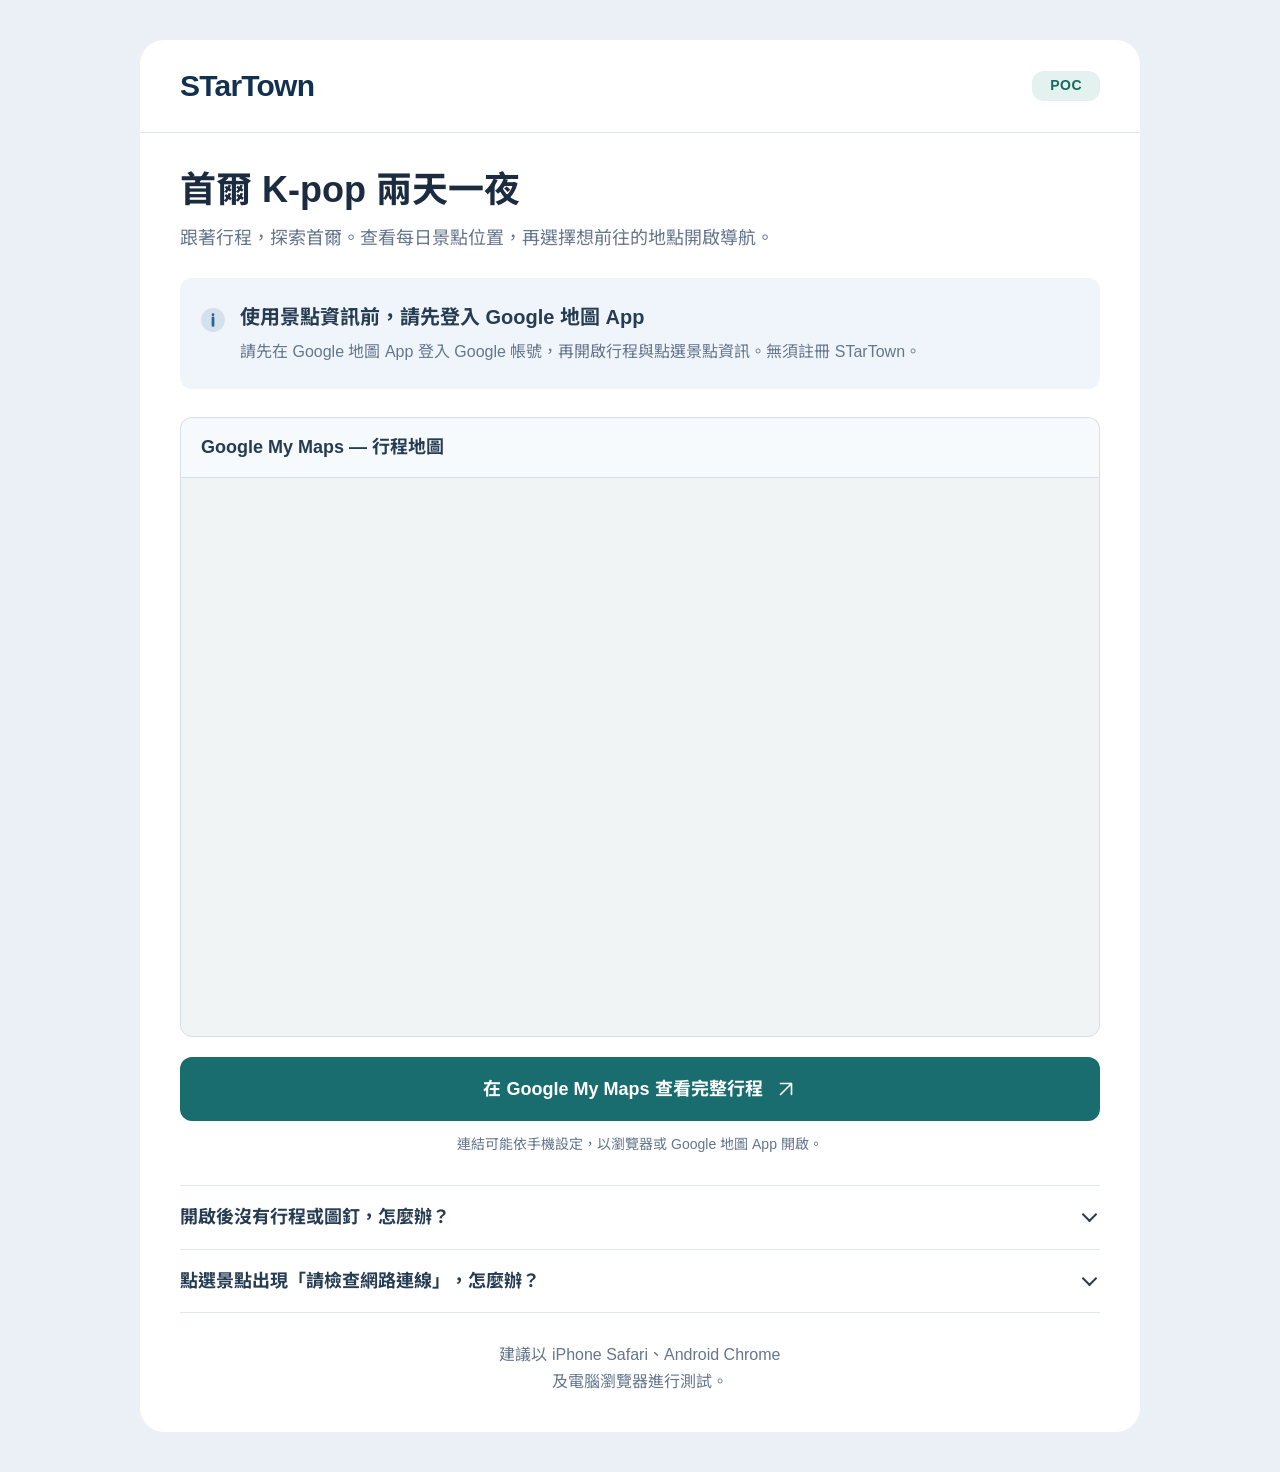
==== commit 8cd75c66: "Merge repeated My Maps FAQ guidance" ====
--- a/poc/mymaps/index.html
+++ b/poc/mymaps/index.html
@@ -58,21 +58,15 @@
 
       <section class="guide" aria-label="行程地圖操作說明">
         <details>
-          <summary>如何再次開啟這份行程？</summary>
+          <summary>開啟後沒有行程或圖釘，怎麼辦？</summary>
           <div class="txt">
-            <p>先在 Google 地圖 App 登入相同 Google 帳號，再依下列步驟查看。</p>
+            <p>請先確認 Google 地圖 App 已登入相同 Google 帳號，再依下列步驟重新選擇本行程。</p>
             <ol class="steps">
               <li><span class="num" aria-hidden="true">01</span><div><h3>開啟個人中心</h3><p>在 Google 地圖 App 底部，點選「個人中心」。</p></div></li>
               <li><span class="num" aria-hidden="true">02</span><div><h3>找到「地圖」</h3><p>往下滑，點選「地圖」，查看地圖清單。</p></div></li>
               <li><span class="num" aria-hidden="true">03</span><div><h3>選擇本行程</h3><p>找到「首爾 K-pop 兩天一夜-測試行程」，點選開啟。</p></div></li>
             </ol>
-            <p>若清單中找不到，請回到本頁重新開啟。建議將本頁加入書籤，方便之後查找。</p>
-          </div>
-        </details>
-        <details>
-          <summary>開啟後沒有行程或圖釘，怎麼辦？</summary>
-          <div class="txt">
-            <p>請先確認 Google 地圖 App 已登入相同帳號，再從「個人中心 → 地圖」選擇本行程。若仍未顯示，可先使用本頁的行程地圖查看景點位置。</p>
+            <p>若清單中找不到，請回到本頁重新開啟；若仍未顯示，可先使用本頁的行程地圖查看景點位置。</p>
           </div>
         </details>
         <details>
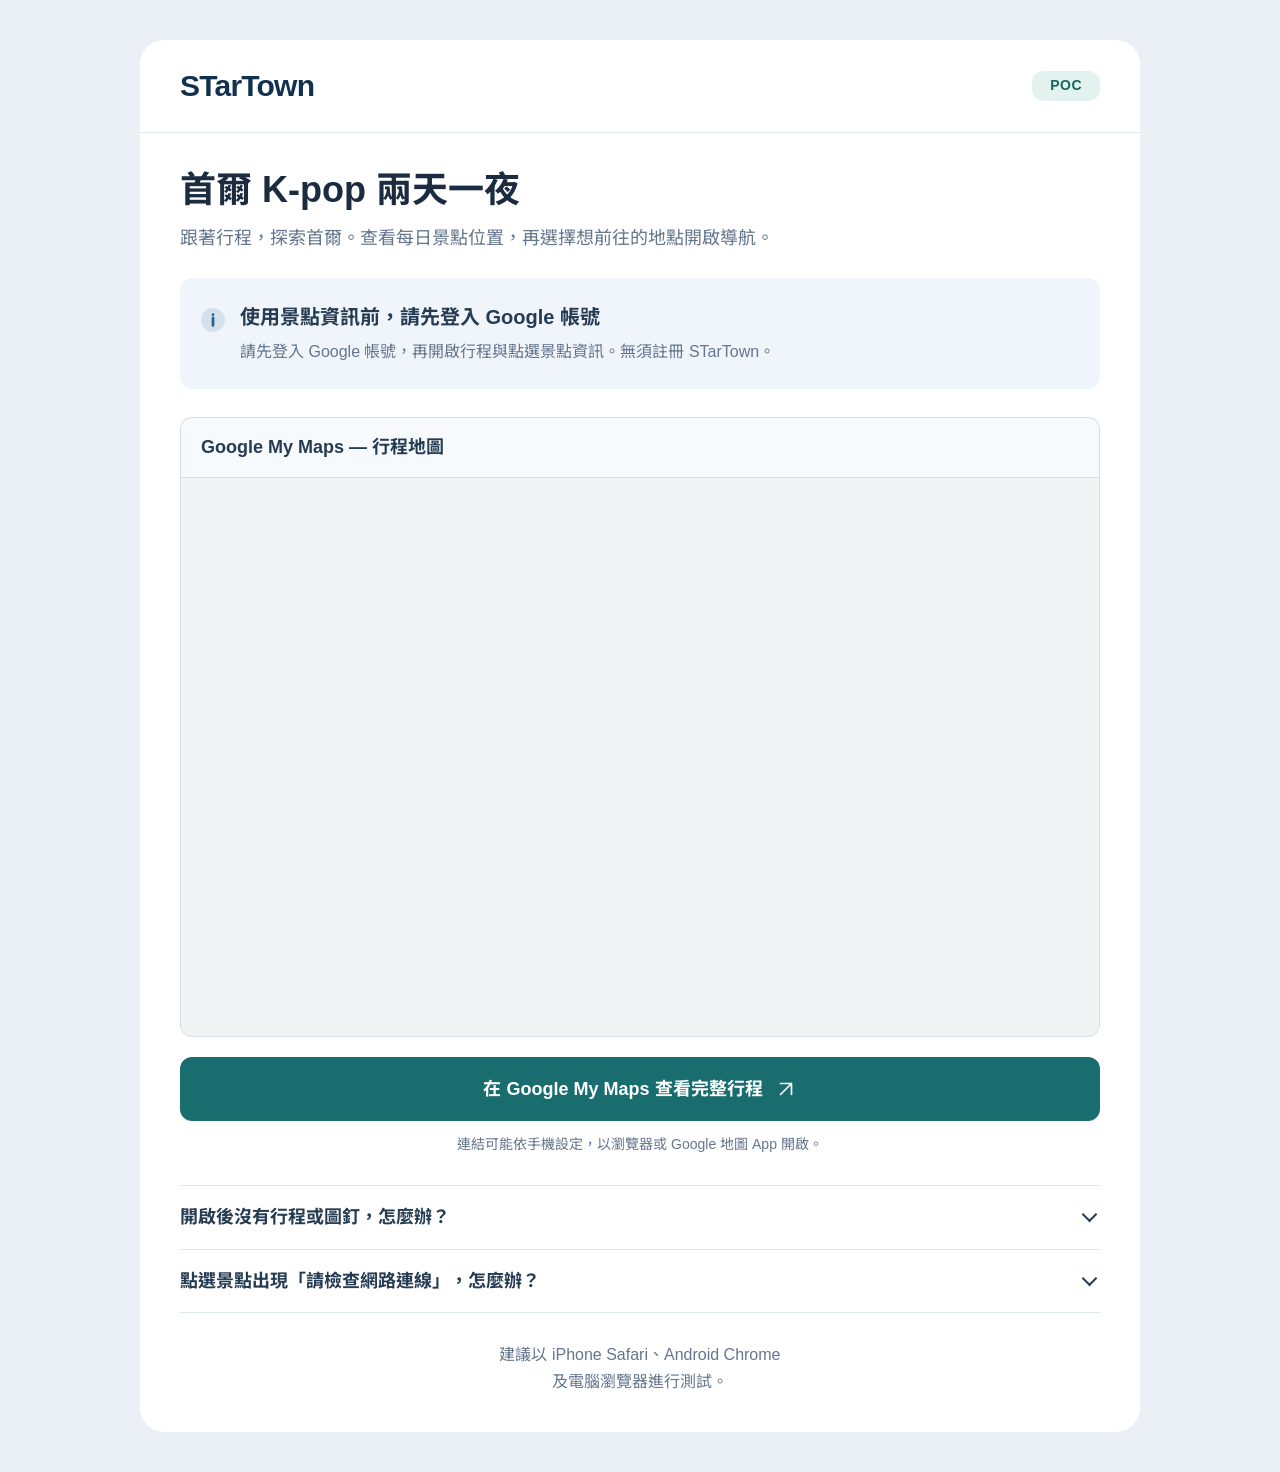
==== commit c38fa63b: "Simplify Google account sign-in reminder" ====
--- a/poc/mymaps/index.html
+++ b/poc/mymaps/index.html
@@ -28,8 +28,8 @@
           <path d="M12 10v7m0-10v.1" fill="none" stroke="currentColor" stroke-width="2.5" stroke-linecap="round"/>
         </svg>
         <div class="txt">
-          <h2>使用景點資訊前，請先登入 Google 地圖 App</h2>
-          <p>請先在 Google 地圖 App 登入 Google 帳號，再開啟行程與點選景點資訊。無須註冊 STarTown。</p>
+          <h2>使用景點資訊前，請先登入 Google 帳號</h2>
+          <p>請先登入 Google 帳號，再開啟行程與點選景點資訊。無須註冊 STarTown。</p>
         </div>
       </aside>
 
